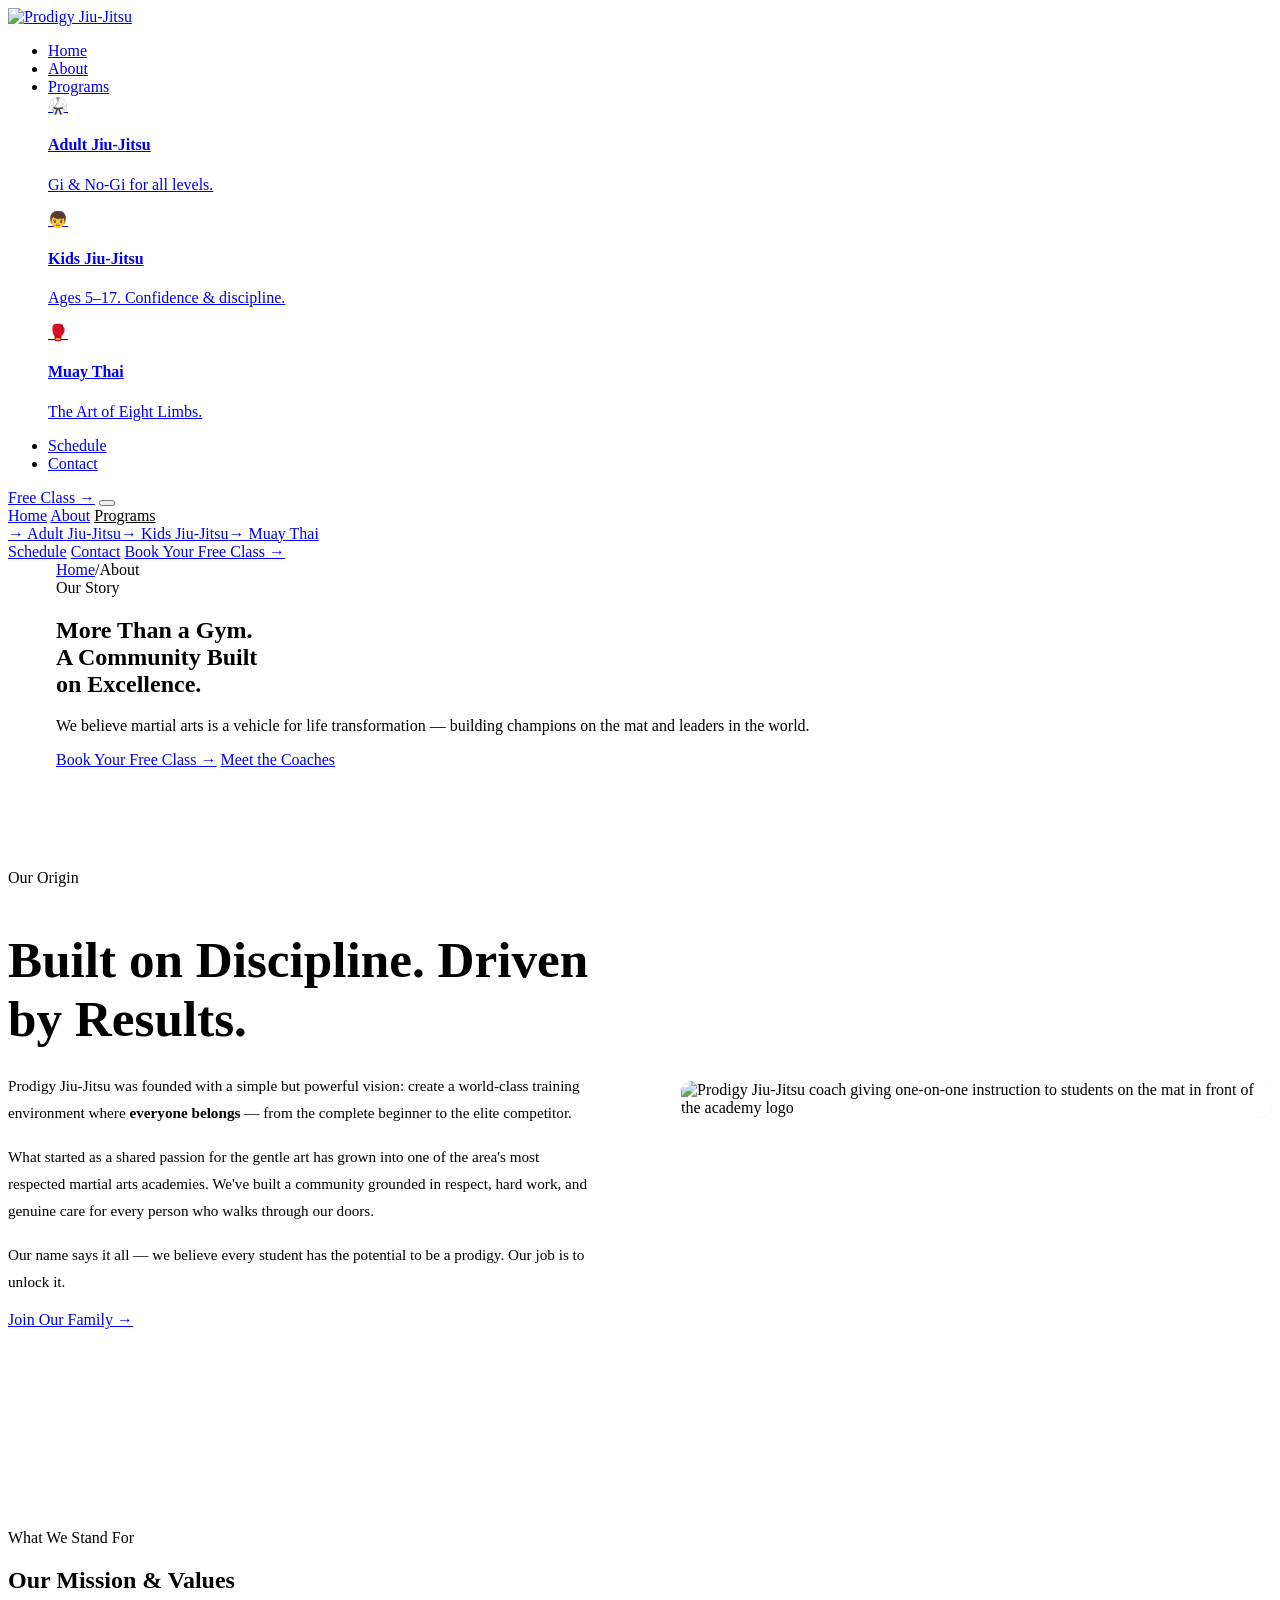
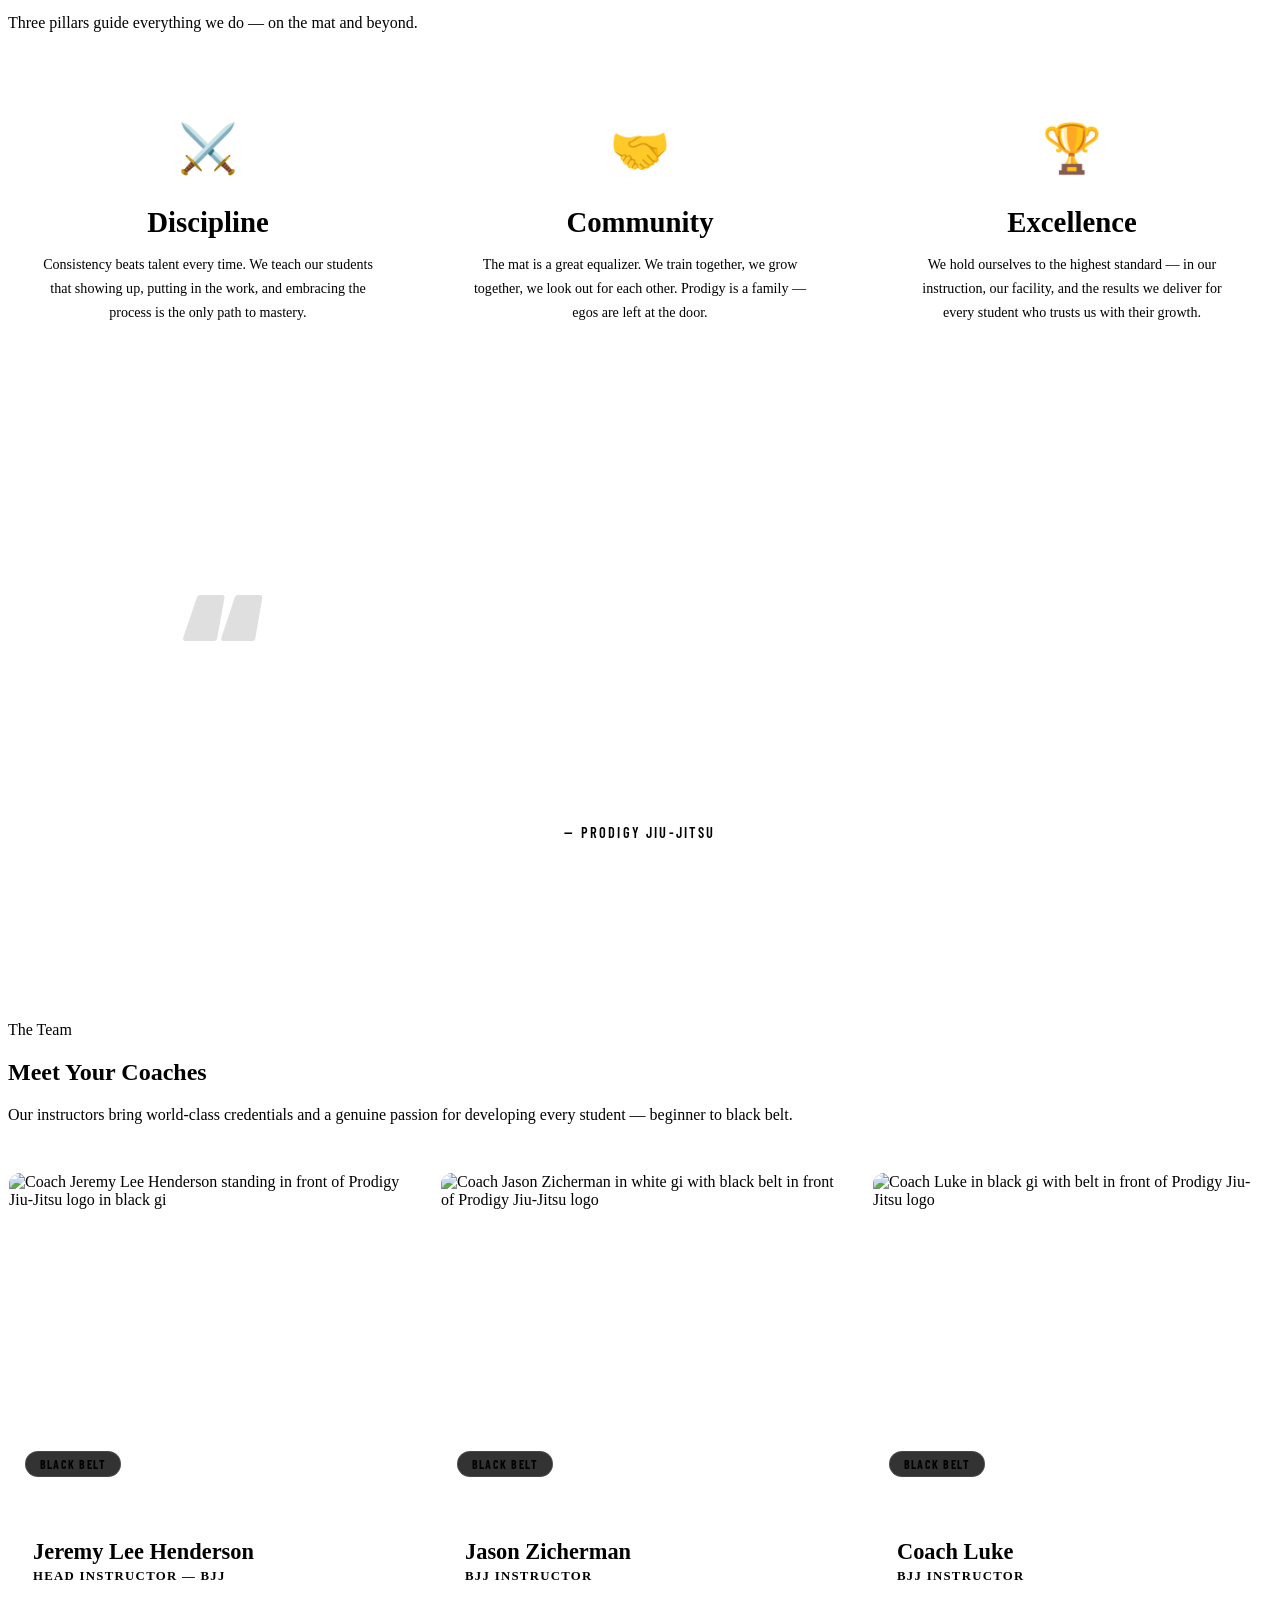
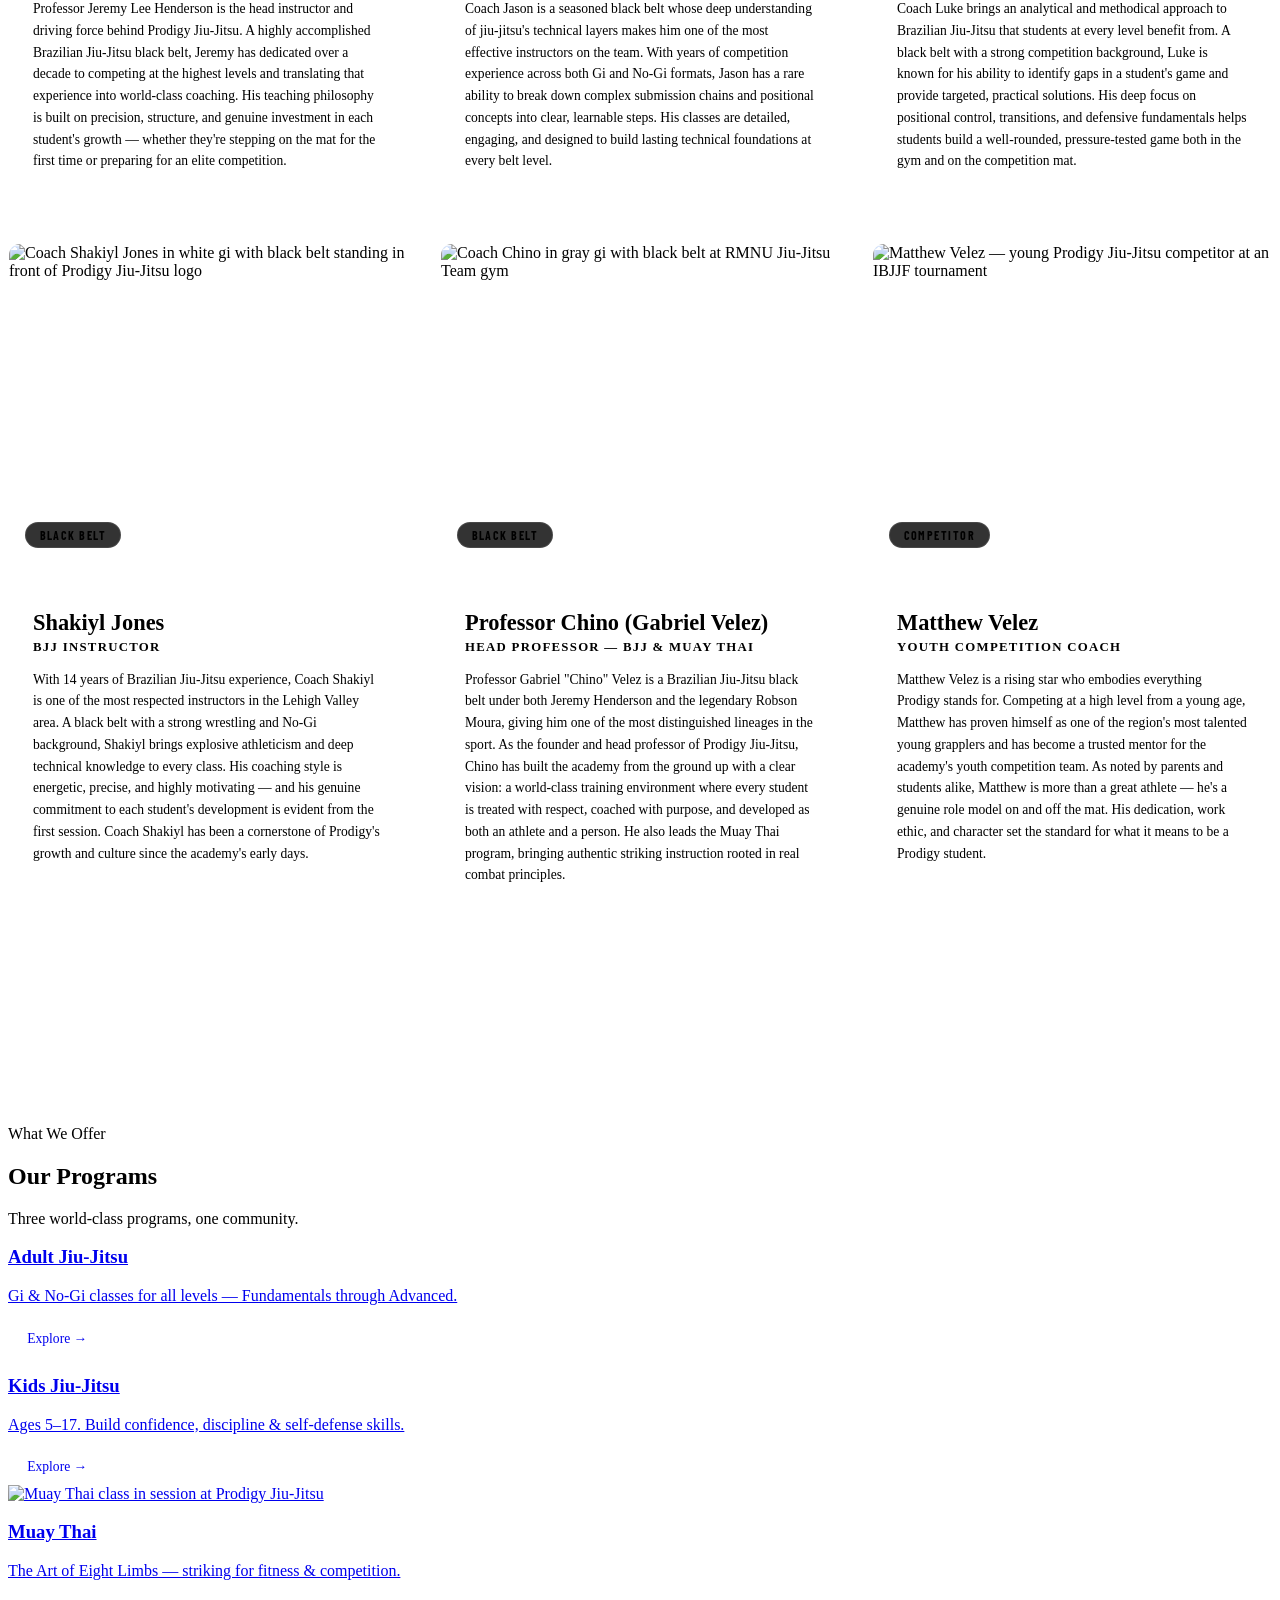
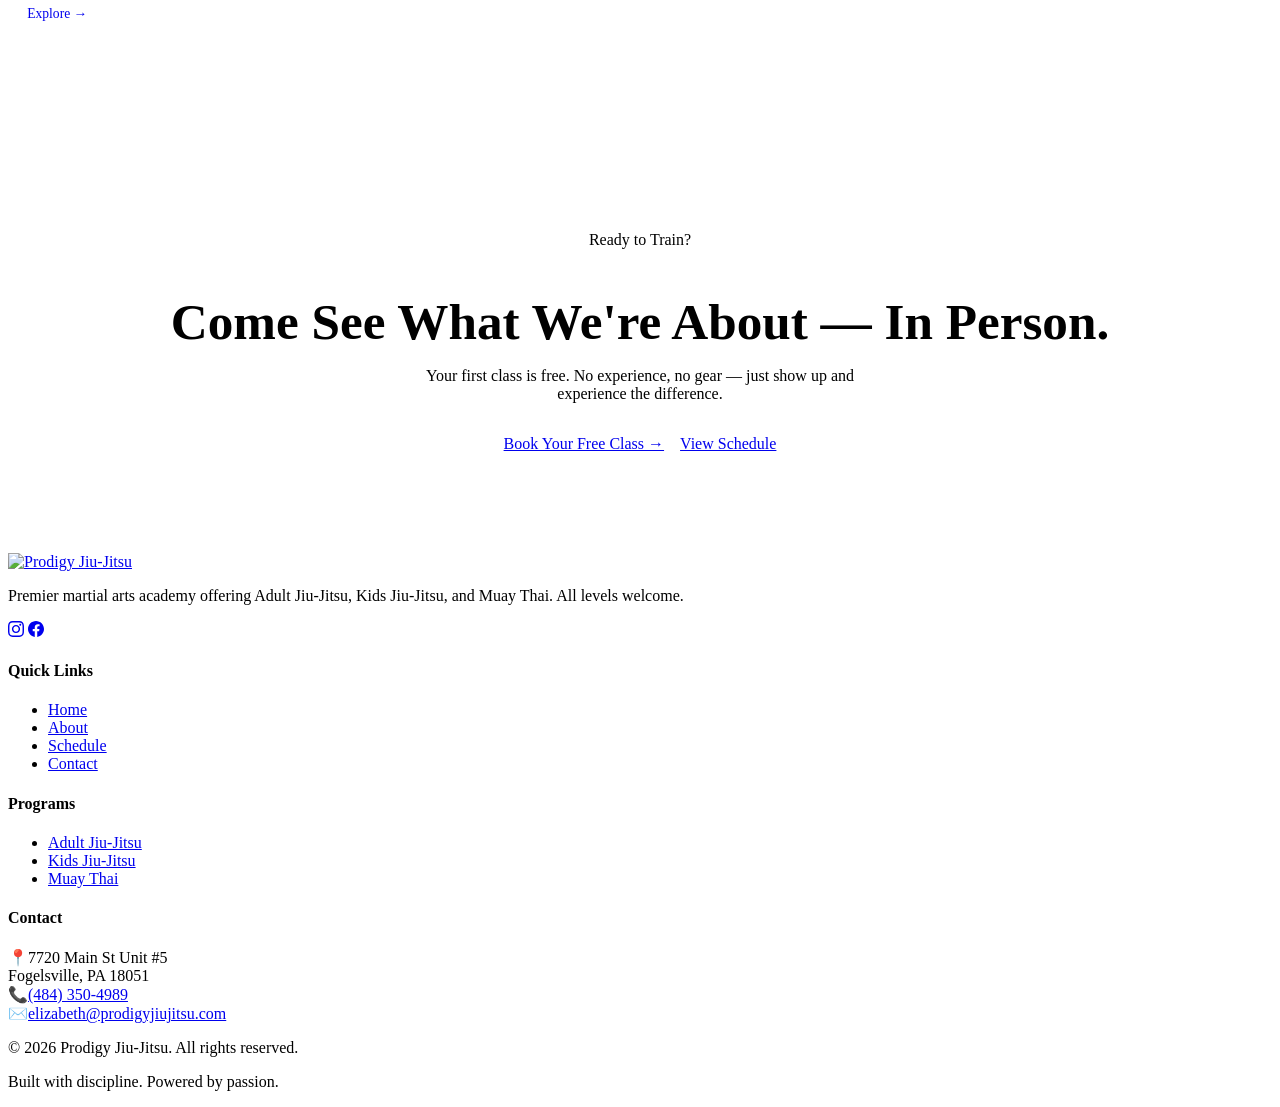
==== about.html @ 2defd238 "Add files via upload" ====
<!DOCTYPE html>
<html lang="en">
<head>
  <meta charset="UTF-8" />
  <meta name="viewport" content="width=device-width, initial-scale=1.0" />
  <title>About Prodigy Jiu-Jitsu | Our Story, Mission &amp; World-Class Coaches</title>
  <meta name="description" content="Learn about Prodigy Jiu-Jitsu's mission, history, and expert coaching staff. We develop champions on and off the mat through BJJ and Muay Thai." />
  <link rel="canonical" href="https://prodigyjiujitsu.com/about" />
  <meta property="og:title" content="About Prodigy Jiu-Jitsu | Our Story, Mission &amp; World-Class Coaches" />
  <meta property="og:description" content="Learn about Prodigy Jiu-Jitsu's mission, history, and expert coaching staff." />
  <meta property="og:image" content="https://prodigyjiujitsu.com/assets/images/about/bg.jpg" />
  <meta name="twitter:card" content="summary_large_image" />
  <script type="application/ld+json">
  {"@context":"https://schema.org","@type":"BreadcrumbList","itemListElement":[{"@type":"ListItem","position":1,"name":"Home","item":"https://prodigyjiujitsu.com/"},{"@type":"ListItem","position":2,"name":"About","item":"https://prodigyjiujitsu.com/about"}]}
  </script>
  <script type="application/ld+json">
  {"@context":"https://schema.org","@type":"LocalBusiness","name":"Prodigy Jiu-Jitsu","url":"https://prodigyjiujitsu.com","telephone":"+14843504989","address":{"@type":"PostalAddress","streetAddress":"7720 Main St Unit #5","addressLocality":"Fogelsville","addressRegion":"PA","postalCode":"18051","addressCountry":"US"},"sameAs":["https://www.instagram.com/prodigy_jiujitsupa","https://www.facebook.com/people/Prodigy-Jiu-Jitsu-Academy/100089949390350/"]}
  </script>
  <link rel="preconnect" href="https://fonts.googleapis.com" />
  <link rel="preconnect" href="https://fonts.gstatic.com" crossorigin />
  <link href="https://fonts.googleapis.com/css2?family=Barlow+Condensed:wght@400;600;700;800;900&family=Inter:wght@400;500;600&display=swap" rel="stylesheet" />
  <link rel="stylesheet" href="assets/css/main.css" />
  <style>
    /* ── HERO ── */
    .about-hero .page-hero-bg {
      background-image: url('assets/images/about/bg.jpg');
      background-position: center 40%;
    }
    .about-hero .page-hero-content { padding-left: 3rem; }
    @media (max-width: 768px) { .about-hero .page-hero-content { padding-left: 1rem; } }

    /* ── MUAY THAI EXPLORE CARD IMAGE FIX ── */
    .explore-card-img-cover {
      width: 100%; height: 100%;
      object-fit: cover;
      object-position: center;
      display: block;
    }

    /* ── STORY ── */
    #story { padding: 100px 0; background: var(--bg); }
    .story-grid { display: grid; grid-template-columns: 1fr 1fr; gap: 5rem; align-items: center; }
    .story-text h2 { font-size: clamp(2rem, 4vw, 3.2rem); margin-bottom: 1.5rem; }
    .story-text p { color: var(--text-muted); line-height: 1.8; margin-bottom: 1rem; font-size: 0.95rem; }
    .story-text p strong { color: var(--accent); }
    .story-img { position: relative; border-radius: 12px; overflow: hidden; }
    .story-img img { width: 100%; height: 460px; object-fit: cover; object-position: center; border-radius: 12px; border: 1px solid rgba(255,255,255,0.07); box-shadow: 0 24px 60px rgba(0,0,0,0.5); transition: transform 0.5s var(--ease); }
    .story-img:hover img { transform: scale(1.03); }

    /* ── MISSION ── */
    #mission { padding: 100px 0; background: var(--surface); clip-path: polygon(0 4vw, 100% 0, 100% calc(100% - 4vw), 0 100%); margin: -4vw 0; padding-top: calc(4vw + 100px); padding-bottom: calc(4vw + 100px); }
    .mission-grid { display: grid; grid-template-columns: repeat(3, 1fr); gap: 2rem; margin-top: 3rem; }
    .mission-card { text-align: center; padding: 2.5rem 2rem; background: var(--bg); border: 1px solid rgba(255,255,255,0.06); border-radius: 12px; transition: transform 0.3s var(--ease), border-color 0.3s; }
    .mission-card:hover { transform: translateY(-6px); border-color: rgba(192,57,43,0.3); }
    .mission-icon { font-size: 3rem; margin-bottom: 1.25rem; }
    .mission-card h3 { font-size: 1.8rem; margin-bottom: 0.75rem; }
    .mission-card p { font-size: 0.88rem; color: var(--text-muted); line-height: 1.7; }

    /* ── QUOTE ── */
    #quote-block { padding: 80px 0; background: var(--bg); text-align: center; overflow: hidden; }
    .big-quote { max-width: 820px; margin: 0 auto; position: relative; padding: 0 2rem; }
    .big-quote::before { content: '\201C'; font-family: 'Barlow Condensed', sans-serif; font-size: 12rem; font-weight: 900; color: var(--accent); opacity: 0.12; position: absolute; top: -3rem; left: -1rem; line-height: 1; pointer-events: none; }
    .big-quote blockquote { font-family: 'Barlow Condensed', sans-serif; font-size: clamp(1.6rem, 3.5vw, 2.8rem); font-weight: 700; letter-spacing: 0.02em; color: #fff; line-height: 1.3; text-transform: uppercase; position: relative; z-index: 1; }
    .big-quote cite { display: block; margin-top: 1.5rem; font-size: 0.9rem; color: var(--accent); font-style: normal; letter-spacing: 0.15em; text-transform: uppercase; font-family: 'Barlow Condensed', sans-serif; font-weight: 600; }

    /* ── COACHES ── */
    #coaches { padding: 100px 0; background: var(--surface); }
    .coaches-grid { display: grid; grid-template-columns: repeat(3, 1fr); gap: 2rem; margin-top: 3rem; }
    .coach-card {
      background: var(--bg);
      border: 1px solid rgba(255,255,255,0.06);
      border-radius: 12px;
      overflow: hidden;
      transition: transform 0.4s var(--ease), box-shadow 0.4s var(--ease), border-color 0.4s;
      position: relative;
    }
    .coach-card:hover {
      transform: translateY(-10px);
      border-color: rgba(192,57,43,0.5);
      box-shadow:
        -12px 0 40px rgba(192,57,43,0.25),
         12px 0 40px rgba(192,57,43,0.25),
         0 30px 60px rgba(0,0,0,0.6);
    }
    .coach-photo { height: 320px; overflow: hidden; position: relative; }
    .coach-photo img {
      width: 100%; height: 100%;
      object-fit: cover; object-position: center top;
      transition: transform 0.5s var(--ease);
    }
    .coach-card:hover .coach-photo img {
      transform: scale(1.07);
    }
    /* Glow overlay on photo */
    .coach-photo::after {
      content: '';
      position: absolute; inset: 0;
      background: linear-gradient(135deg, rgba(192,57,43,0.18) 0%, transparent 50%, rgba(192,57,43,0.18) 100%);
      opacity: 0;
      transition: opacity 0.4s var(--ease);
      pointer-events: none;
    }
    .coach-card:hover .coach-photo::after { opacity: 1; }
    .coach-belt { position: absolute; bottom: 1rem; left: 1rem; background: rgba(0,0,0,0.8); backdrop-filter: blur(8px); border: 1px solid rgba(255,255,255,0.1); border-radius: 100px; padding: 0.3rem 0.85rem; font-family: 'Barlow Condensed', sans-serif; font-size: 0.75rem; font-weight: 700; letter-spacing: 0.12em; text-transform: uppercase; color: var(--accent); z-index: 2; }
    .coach-body { padding: 1.5rem; }
    .coach-body h3 { font-size: 1.4rem; margin-bottom: 0.25rem; }
    .coach-title { font-size: 0.8rem; color: var(--accent); letter-spacing: 0.1em; text-transform: uppercase; font-weight: 600; margin-bottom: 0.75rem; }
    .coach-body p { font-size: 0.85rem; color: var(--text-muted); line-height: 1.6; }

    /* ── CTA ── */
    #about-cta { padding: 100px 0; background: var(--bg); text-align: center; }
    #about-cta h2 { font-size: clamp(2.2rem, 4vw, 3.5rem); margin-bottom: 1rem; }
    #about-cta p { color: var(--text-muted); max-width: 480px; margin: 0 auto 2rem; }
    .cta-btns { display: flex; gap: 1rem; justify-content: center; flex-wrap: wrap; }

    /* ── RESPONSIVE ── */
    @media (max-width: 768px) {
      .story-grid { grid-template-columns: 1fr; gap: 2.5rem; }
      .mission-grid { grid-template-columns: 1fr; }
      .coaches-grid { grid-template-columns: 1fr 1fr; }
    }
    @media (max-width: 540px) {
      .coaches-grid { grid-template-columns: 1fr; }
    }
  </style>
</head>
<body>

<!-- NAV -->
<header>
  <nav id="nav" aria-label="Main navigation">
    <div class="container nav-inner">
      <a href="index.html" class="nav-logo" aria-label="Prodigy Jiu-Jitsu home">
        <img src="assets/images/logo.png" alt="Prodigy Jiu-Jitsu" />
      </a>
      <ul class="nav-links">
        <li><a href="index.html">Home</a></li>
        <li><a href="about.html" class="active">About</a></li>
        <li class="nav-dropdown">
          <a href="#">Programs</a>
          <div class="dropdown-menu">
            <a href="adult-jiu-jitsu.html" class="dropdown-card"><div class="dropdown-icon">🥋</div><h4>Adult Jiu-Jitsu</h4><p>Gi &amp; No-Gi for all levels.</p></a>
            <a href="kids-jiu-jitsu.html" class="dropdown-card"><div class="dropdown-icon">👦</div><h4>Kids Jiu-Jitsu</h4><p>Ages 5–17. Confidence &amp; discipline.</p></a>
            <a href="muay-thai.html" class="dropdown-card"><div class="dropdown-icon">🥊</div><h4>Muay Thai</h4><p>The Art of Eight Limbs.</p></a>
          </div>
        </li>
        <li><a href="schedule.html">Schedule</a></li>
        <li><a href="contact.html">Contact</a></li>
      </ul>
      <a href="contact.html" class="btn btn-primary nav-cta">Free Class →</a>
      <button class="hamburger" id="hamburger" aria-label="Open menu" aria-expanded="false"><span></span><span></span><span></span></button>
    </div>
  </nav>
  <nav id="mobile-menu" class="mobile-menu" aria-hidden="true">
    <a href="index.html">Home</a>
    <a href="about.html">About</a>
    <a href="#" style="pointer-events:none;color:var(--text-muted)">Programs</a>
    <div class="mobile-submenu"><a href="adult-jiu-jitsu.html">→ Adult Jiu-Jitsu</a><a href="kids-jiu-jitsu.html">→ Kids Jiu-Jitsu</a><a href="muay-thai.html">→ Muay Thai</a></div>
    <a href="schedule.html">Schedule</a>
    <a href="contact.html">Contact</a>
    <a href="contact.html" class="btn btn-primary">Book Your Free Class →</a>
  </nav>
</header>

<main>

  <!-- HERO -->
  <section class="page-hero about-hero" aria-label="About hero">
    <div class="page-hero-bg"></div>
    <div class="page-hero-overlay"></div>
    <div class="container page-hero-content">
      <nav class="breadcrumb" aria-label="Breadcrumb"><a href="index.html">Home</a><span>/</span><span>About</span></nav>
      <span class="section-label">Our Story</span>
      <h1>More Than a Gym.<br>A Community Built<br>on <em style="color:var(--accent);font-style:normal">Excellence.</em></h1>
      <p class="hero-sub">We believe martial arts is a vehicle for life transformation — building champions on the mat and leaders in the world.</p>
      <div class="hero-ctas">
        <a href="contact.html" class="btn btn-primary">Book Your Free Class →</a>
        <a href="#coaches" class="btn btn-secondary">Meet the Coaches</a>
      </div>
    </div>
  </section>

  <!-- STORY -->
  <section id="story" aria-labelledby="story-title">
    <div class="container">
      <div class="story-grid">
        <div class="story-text reveal">
          <span class="section-label">Our Origin</span>
          <h2 id="story-title">Built on Discipline. Driven by Results.</h2>
          <p>Prodigy Jiu-Jitsu was founded with a simple but powerful vision: create a world-class training environment where <strong>everyone belongs</strong> — from the complete beginner to the elite competitor.</p>
          <p>What started as a shared passion for the gentle art has grown into one of the area's most respected martial arts academies. We've built a community grounded in respect, hard work, and genuine care for every person who walks through our doors.</p>
          <p>Our name says it all — we believe every student has the potential to be a prodigy. Our job is to unlock it.</p>
          <a href="contact.html" class="btn btn-primary" style="margin-top:1.5rem">Join Our Family →</a>
        </div>
        <div class="story-img reveal" style="transition-delay:200ms">
          <img src="assets/images/homepage/combat.jpg" alt="Prodigy Jiu-Jitsu coach giving one-on-one instruction to students on the mat in front of the academy logo" loading="lazy" />
        </div>
      </div>
    </div>
  </section>

  <!-- MISSION & VALUES -->
  <section id="mission" aria-labelledby="mission-title">
    <div class="container">
      <div class="section-header reveal">
        <span class="section-label">What We Stand For</span>
        <h2 id="mission-title">Our Mission &amp; Values</h2>
        <p>Three pillars guide everything we do — on the mat and beyond.</p>
      </div>
      <div class="mission-grid">
        <div class="mission-card reveal" style="transition-delay:0ms">
          <div class="mission-icon">⚔️</div>
          <h3>Discipline</h3>
          <p>Consistency beats talent every time. We teach our students that showing up, putting in the work, and embracing the process is the only path to mastery.</p>
        </div>
        <div class="mission-card reveal" style="transition-delay:150ms">
          <div class="mission-icon">🤝</div>
          <h3>Community</h3>
          <p>The mat is a great equalizer. We train together, we grow together, we look out for each other. Prodigy is a family — egos are left at the door.</p>
        </div>
        <div class="mission-card reveal" style="transition-delay:300ms">
          <div class="mission-icon">🏆</div>
          <h3>Excellence</h3>
          <p>We hold ourselves to the highest standard — in our instruction, our facility, and the results we deliver for every student who trusts us with their growth.</p>
        </div>
      </div>
    </div>
  </section>

  <!-- PULLOUT QUOTE -->
  <section id="quote-block" aria-label="Academy quote">
    <div class="container">
      <div class="big-quote reveal">
        <blockquote>The mat doesn't lie. It reveals who you are — and who you're capable of becoming.</blockquote>
        <cite>— Prodigy Jiu-Jitsu</cite>
      </div>
    </div>
  </section>

  <!-- MEET THE COACHES -->
  <section id="coaches" aria-labelledby="coaches-title">
    <div class="container">
      <div class="section-header reveal">
        <span class="section-label">The Team</span>
        <h2 id="coaches-title">Meet Your Coaches</h2>
        <p>Our instructors bring world-class credentials and a genuine passion for developing every student — beginner to black belt.</p>
      </div>
      <div class="coaches-grid">

        <article class="coach-card reveal" style="transition-delay:0ms">
          <div class="coach-photo">
            <img src="assets/images/about/coach-jeremy.jpg" alt="Coach Jeremy Lee Henderson standing in front of Prodigy Jiu-Jitsu logo in black gi" loading="lazy" style="object-position: 25% center;" />
            <span class="coach-belt">Black Belt</span>
          </div>
          <div class="coach-body">
            <h3>Jeremy Lee Henderson</h3>
            <div class="coach-title">Head Instructor — BJJ</div>
            <p>Professor Jeremy Lee Henderson is the head instructor and driving force behind Prodigy Jiu-Jitsu. A highly accomplished Brazilian Jiu-Jitsu black belt, Jeremy has dedicated over a decade to competing at the highest levels and translating that experience into world-class coaching. His teaching philosophy is built on precision, structure, and genuine investment in each student's growth — whether they're stepping on the mat for the first time or preparing for an elite competition.</p>
          </div>
        </article>

        <article class="coach-card reveal" style="transition-delay:100ms">
          <div class="coach-photo">
            <img src="assets/images/about/coach-jason.webp" alt="Coach Jason Zicherman in white gi with black belt in front of Prodigy Jiu-Jitsu logo" loading="lazy" style="object-position: 80% top;" />
            <span class="coach-belt">Black Belt</span>
          </div>
          <div class="coach-body">
            <h3>Jason Zicherman</h3>
            <div class="coach-title">BJJ Instructor</div>
            <p>Coach Jason is a seasoned black belt whose deep understanding of jiu-jitsu's technical layers makes him one of the most effective instructors on the team. With years of competition experience across both Gi and No-Gi formats, Jason has a rare ability to break down complex submission chains and positional concepts into clear, learnable steps. His classes are detailed, engaging, and designed to build lasting technical foundations at every belt level.</p>
          </div>
        </article>

        <article class="coach-card reveal" style="transition-delay:200ms">
          <div class="coach-photo">
            <img src="assets/images/about/coach-luke.webp" alt="Coach Luke in black gi with belt in front of Prodigy Jiu-Jitsu logo" loading="lazy" />
            <span class="coach-belt">Black Belt</span>
          </div>
          <div class="coach-body">
            <h3>Coach Luke</h3>
            <div class="coach-title">BJJ Instructor</div>
            <p>Coach Luke brings an analytical and methodical approach to Brazilian Jiu-Jitsu that students at every level benefit from. A black belt with a strong competition background, Luke is known for his ability to identify gaps in a student's game and provide targeted, practical solutions. His deep focus on positional control, transitions, and defensive fundamentals helps students build a well-rounded, pressure-tested game both in the gym and on the competition mat.</p>
          </div>
        </article>

        <article class="coach-card reveal" style="transition-delay:100ms">
          <div class="coach-photo">
            <img src="assets/images/about/coach-shakiyl.jpg" alt="Coach Shakiyl Jones in white gi with black belt standing in front of Prodigy Jiu-Jitsu logo" loading="lazy" style="object-position: 85% top;" />
            <span class="coach-belt">Black Belt</span>
          </div>
          <div class="coach-body">
            <h3>Shakiyl Jones</h3>
            <div class="coach-title">BJJ Instructor</div>
            <p>With 14 years of Brazilian Jiu-Jitsu experience, Coach Shakiyl is one of the most respected instructors in the Lehigh Valley area. A black belt with a strong wrestling and No-Gi background, Shakiyl brings explosive athleticism and deep technical knowledge to every class. His coaching style is energetic, precise, and highly motivating — and his genuine commitment to each student's development is evident from the first session. Coach Shakiyl has been a cornerstone of Prodigy's growth and culture since the academy's early days.</p>
          </div>
        </article>

        <article class="coach-card reveal" style="transition-delay:200ms">
          <div class="coach-photo">
            <img src="assets/images/about/coach-chino.webp" alt="Coach Chino in gray gi with black belt at RMNU Jiu-Jitsu Team gym" loading="lazy" />
            <span class="coach-belt">Black Belt</span>
          </div>
          <div class="coach-body">
            <h3>Professor Chino (Gabriel Velez)</h3>
            <div class="coach-title">Head Professor — BJJ &amp; Muay Thai</div>
            <p>Professor Gabriel "Chino" Velez is a Brazilian Jiu-Jitsu black belt under both Jeremy Henderson and the legendary Robson Moura, giving him one of the most distinguished lineages in the sport. As the founder and head professor of Prodigy Jiu-Jitsu, Chino has built the academy from the ground up with a clear vision: a world-class training environment where every student is treated with respect, coached with purpose, and developed as both an athlete and a person. He also leads the Muay Thai program, bringing authentic striking instruction rooted in real combat principles.</p>
          </div>
        </article>

        <article class="coach-card reveal" style="transition-delay:300ms">
          <div class="coach-photo">
            <img src="assets/images/about/coach-mathew.webp" alt="Matthew Velez — young Prodigy Jiu-Jitsu competitor at an IBJJF tournament" loading="lazy" style="object-position: center 20%;" />
            <span class="coach-belt">Competitor</span>
          </div>
          <div class="coach-body">
            <h3>Matthew Velez</h3>
            <div class="coach-title">Youth Competition Coach</div>
            <p>Matthew Velez is a rising star who embodies everything Prodigy stands for. Competing at a high level from a young age, Matthew has proven himself as one of the region's most talented young grapplers and has become a trusted mentor for the academy's youth competition team. As noted by parents and students alike, Matthew is more than a great athlete — he's a genuine role model on and off the mat. His dedication, work ethic, and character set the standard for what it means to be a Prodigy student.</p>
          </div>
        </article>

      </div>
    </div>
  </section>

  <!-- PROGRAMS OVERVIEW -->
  <section id="programs-overview" style="padding:100px 0;background:var(--bg)" aria-labelledby="prog-overview-title">
    <div class="container">
      <div class="section-header reveal">
        <span class="section-label">What We Offer</span>
        <h2 id="prog-overview-title">Our Programs</h2>
        <p>Three world-class programs, one community.</p>
      </div>
      <div class="explore-cards">
        <a href="adult-jiu-jitsu.html" class="explore-card reveal">
          <div class="explore-card-img" style="background-image:url('assets/images/adult-jiu-jitsu/gi-class-2.jpg')"></div>
          <div class="explore-card-body"><h3>Adult Jiu-Jitsu</h3><p>Gi &amp; No-Gi classes for all levels — Fundamentals through Advanced.</p><span class="btn btn-primary" style="display:inline-flex;font-size:0.85rem;padding:0.6rem 1.2rem">Explore →</span></div>
        </a>
        <a href="kids-jiu-jitsu.html" class="explore-card reveal" style="transition-delay:150ms">
          <div class="explore-card-img" style="background-image:url('assets/images/kids-jiu-jitsu/combat.jpg')"></div>
          <div class="explore-card-body"><h3>Kids Jiu-Jitsu</h3><p>Ages 5–17. Build confidence, discipline &amp; self-defense skills.</p><span class="btn btn-primary" style="display:inline-flex;font-size:0.85rem;padding:0.6rem 1.2rem">Explore →</span></div>
        </a>
        <a href="muay-thai.html" class="explore-card reveal" style="transition-delay:300ms">
          <div class="explore-card-img">
            <img src="assets/images/muay-thai/class-scene.jpg" alt="Muay Thai class in session at Prodigy Jiu-Jitsu" class="explore-card-img-cover" style="object-position: center 15%;" />
          </div>
          <div class="explore-card-body"><h3>Muay Thai</h3><p>The Art of Eight Limbs — striking for fitness &amp; competition.</p><span class="btn btn-primary" style="display:inline-flex;font-size:0.85rem;padding:0.6rem 1.2rem">Explore →</span></div>
        </a>
      </div>
    </div>
  </section>

  <!-- CTA -->
  <section id="about-cta" aria-label="Call to action">
    <div class="container">
      <div class="reveal">
        <span class="section-label">Ready to Train?</span>
        <h2>Come See What We're About — In Person.</h2>
        <p>Your first class is free. No experience, no gear — just show up and experience the difference.</p>
        <div class="cta-btns">
          <a href="contact.html" class="btn btn-primary">Book Your Free Class →</a>
          <a href="schedule.html" class="btn btn-secondary">View Schedule</a>
        </div>
      </div>
    </div>
  </section>

</main>

<!-- FOOTER -->
<footer>
  <div class="container">
    <div class="footer-grid">
      <div class="footer-brand">
        <a href="index.html" class="nav-logo" aria-label="Prodigy Jiu-Jitsu">
          <img src="assets/images/logo.png" alt="Prodigy Jiu-Jitsu" style="height:44px;width:auto;" />
        </a>
        <p>Premier martial arts academy offering Adult Jiu-Jitsu, Kids Jiu-Jitsu, and Muay Thai. All levels welcome.</p>
        <div class="footer-socials">
          <a href="https://www.instagram.com/prodigy_jiujitsupa" class="social-icon" aria-label="Instagram" target="_blank" rel="noopener noreferrer"><svg width="16" height="16" viewBox="0 0 24 24" fill="currentColor"><path d="M12 2.163c3.204 0 3.584.012 4.85.07 3.252.148 4.771 1.691 4.919 4.919.058 1.265.069 1.645.069 4.849 0 3.205-.012 3.584-.069 4.849-.149 3.225-1.664 4.771-4.919 4.919-1.266.058-1.644.07-4.85.07-3.204 0-3.584-.012-4.849-.07-3.26-.149-4.771-1.699-4.919-4.92-.058-1.265-.07-1.644-.07-4.849 0-3.204.013-3.583.07-4.849.149-3.227 1.664-4.771 4.919-4.919 1.266-.057 1.645-.069 4.849-.069zm0-2.163c-3.259 0-3.667.014-4.947.072-4.358.2-6.78 2.618-6.98 6.98-.059 1.281-.073 1.689-.073 4.948 0 3.259.014 3.668.072 4.948.2 4.358 2.618 6.78 6.98 6.98 1.281.058 1.689.072 4.948.072 3.259 0 3.668-.014 4.948-.072 4.354-.2 6.782-2.618 6.979-6.98.059-1.28.073-1.689.073-4.948 0-3.259-.014-3.667-.072-4.947-.196-4.354-2.617-6.78-6.979-6.98-1.281-.059-1.69-.073-4.949-.073zm0 5.838c-3.403 0-6.162 2.759-6.162 6.162s2.759 6.163 6.162 6.163 6.162-2.759 6.162-6.163c0-3.403-2.759-6.162-6.162-6.162zm0 10.162c-2.209 0-4-1.79-4-4 0-2.209 1.791-4 4-4s4 1.791 4 4c0 2.21-1.791 4-4 4zm6.406-11.845c-.796 0-1.441.645-1.441 1.44s.645 1.44 1.441 1.44c.795 0 1.439-.645 1.439-1.44s-.644-1.44-1.439-1.44z"/></svg></a>
          <a href="https://www.facebook.com/people/Prodigy-Jiu-Jitsu-Academy/100089949390350/" class="social-icon" aria-label="Facebook" target="_blank" rel="noopener noreferrer"><svg width="16" height="16" viewBox="0 0 24 24" fill="currentColor"><path d="M24 12.073c0-6.627-5.373-12-12-12s-12 5.373-12 12c0 5.99 4.388 10.954 10.125 11.854v-8.385H7.078v-3.47h3.047V9.43c0-3.007 1.792-4.669 4.533-4.669 1.312 0 2.686.235 2.686.235v2.953H15.83c-1.491 0-1.956.925-1.956 1.874v2.25h3.328l-.532 3.47h-2.796v8.385C19.612 23.027 24 18.062 24 12.073z"/></svg></a>
        </div>
      </div>
      <nav class="footer-col"><h4>Quick Links</h4><ul><li><a href="index.html">Home</a></li><li><a href="about.html">About</a></li><li><a href="schedule.html">Schedule</a></li><li><a href="contact.html">Contact</a></li></ul></nav>
      <nav class="footer-col"><h4>Programs</h4><ul><li><a href="adult-jiu-jitsu.html">Adult Jiu-Jitsu</a></li><li><a href="kids-jiu-jitsu.html">Kids Jiu-Jitsu</a></li><li><a href="muay-thai.html">Muay Thai</a></li></ul></nav>
      <address class="footer-col" style="font-style:normal"><h4>Contact</h4><div class="footer-contact-item"><span>📍</span><span>7720 Main St Unit #5<br>Fogelsville, PA 18051</span></div><div class="footer-contact-item"><span>📞</span><a href="tel:+14843504989">(484) 350-4989</a></div><div class="footer-contact-item"><span>✉️</span><a href="mailto:elizabeth@prodigyjiujitsu.com">elizabeth@prodigyjiujitsu.com</a></div></address>
    </div>
    <div class="footer-bottom"><p>&copy; 2026 Prodigy Jiu-Jitsu. All rights reserved.</p><p>Built with discipline. Powered by passion.</p></div>
  </div>
</footer>

<script>
const nav = document.getElementById('nav');
window.addEventListener('scroll', () => nav.classList.toggle('scrolled', window.scrollY > 60), { passive: true });
const hamburger = document.getElementById('hamburger');
const mobileMenu = document.getElementById('mobile-menu');
hamburger.addEventListener('click', () => { const o = hamburger.classList.toggle('open'); mobileMenu.classList.toggle('open', o); hamburger.setAttribute('aria-expanded', o); mobileMenu.setAttribute('aria-hidden', !o); document.body.style.overflow = o ? 'hidden' : ''; });
const revealObserver = new IntersectionObserver(entries => entries.forEach(e => { if (e.isIntersecting) { e.target.classList.add('visible'); revealObserver.unobserve(e.target); } }), { threshold: 0.12, rootMargin: '0px 0px -40px 0px' });
document.querySelectorAll('.reveal').forEach(el => revealObserver.observe(el));
document.querySelectorAll('.faq-question').forEach(btn => btn.addEventListener('click', () => { const item = btn.closest('.faq-item'); const isOpen = item.classList.contains('open'); document.querySelectorAll('.faq-item.open').forEach(i => i.classList.remove('open')); if (!isOpen) item.classList.add('open'); }));
</script>
<script src="assets/js/free-class-modal.js"></script>
</body>
</html>
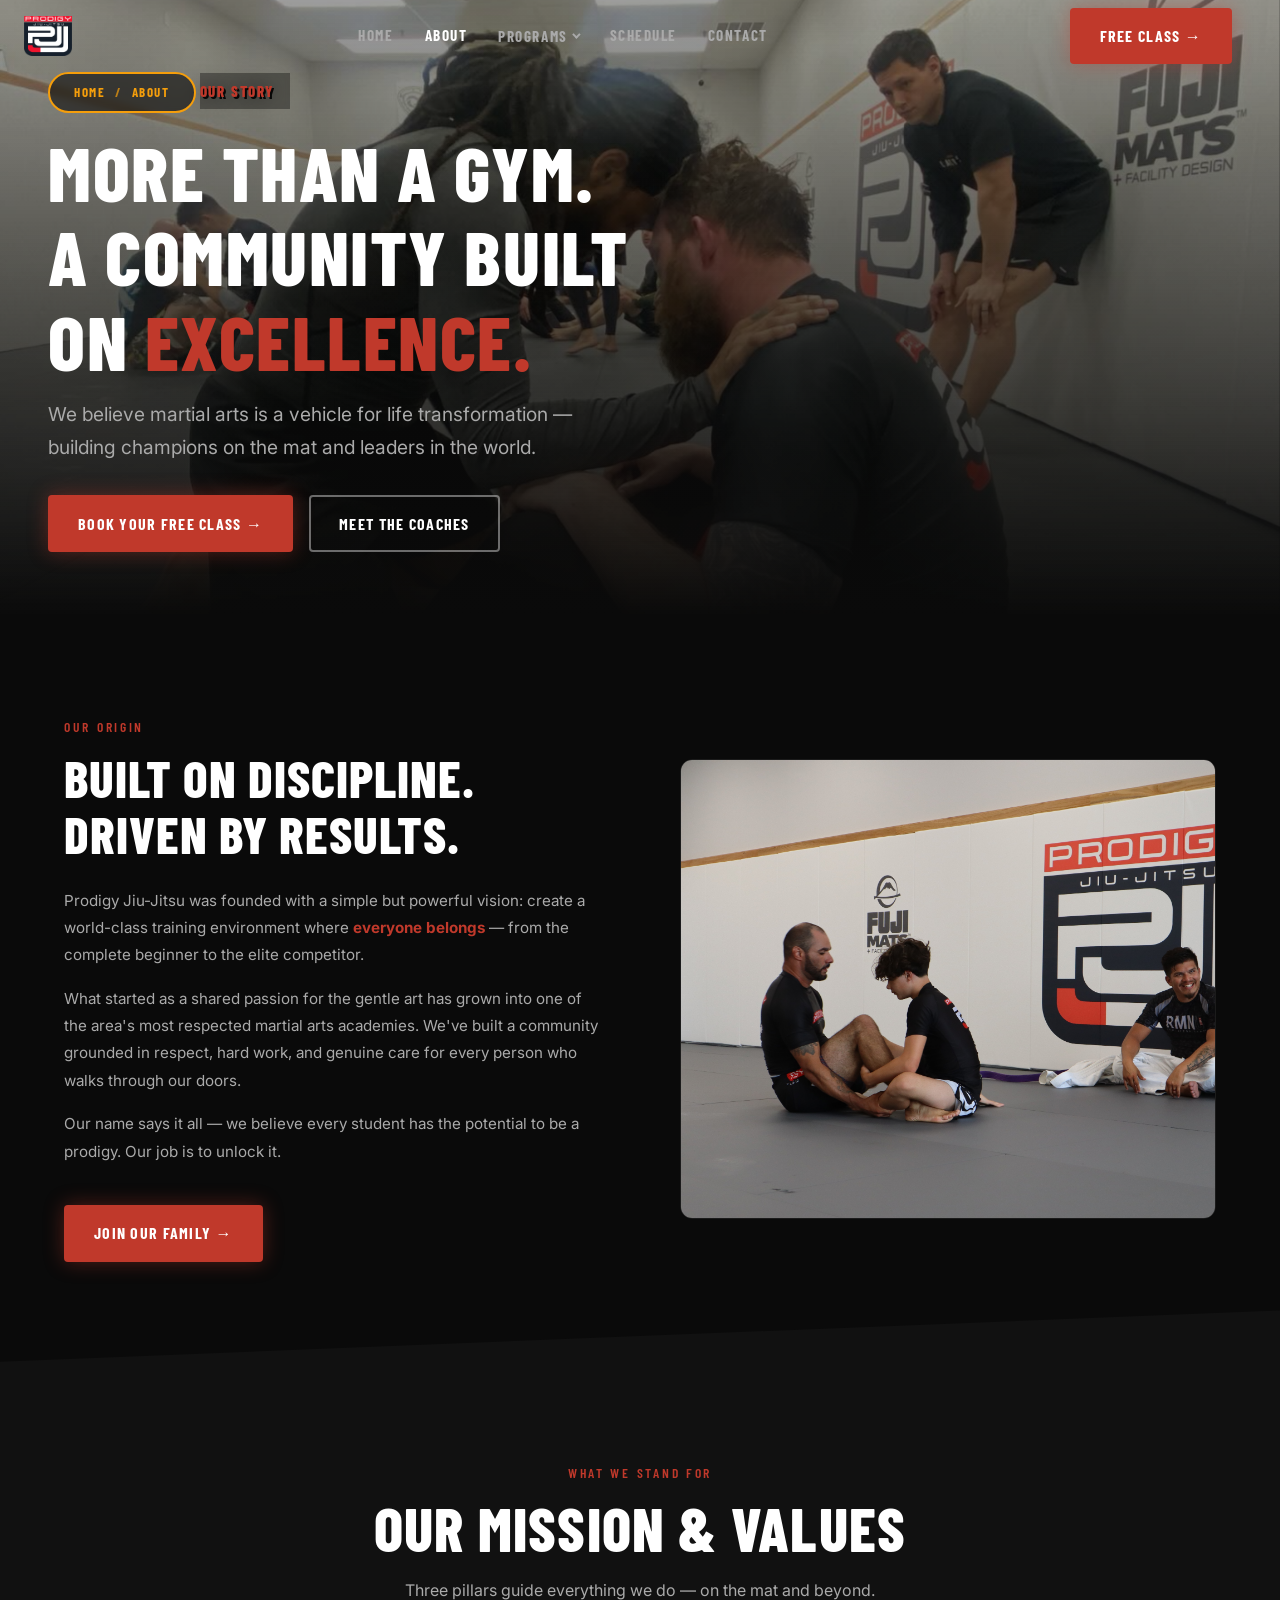
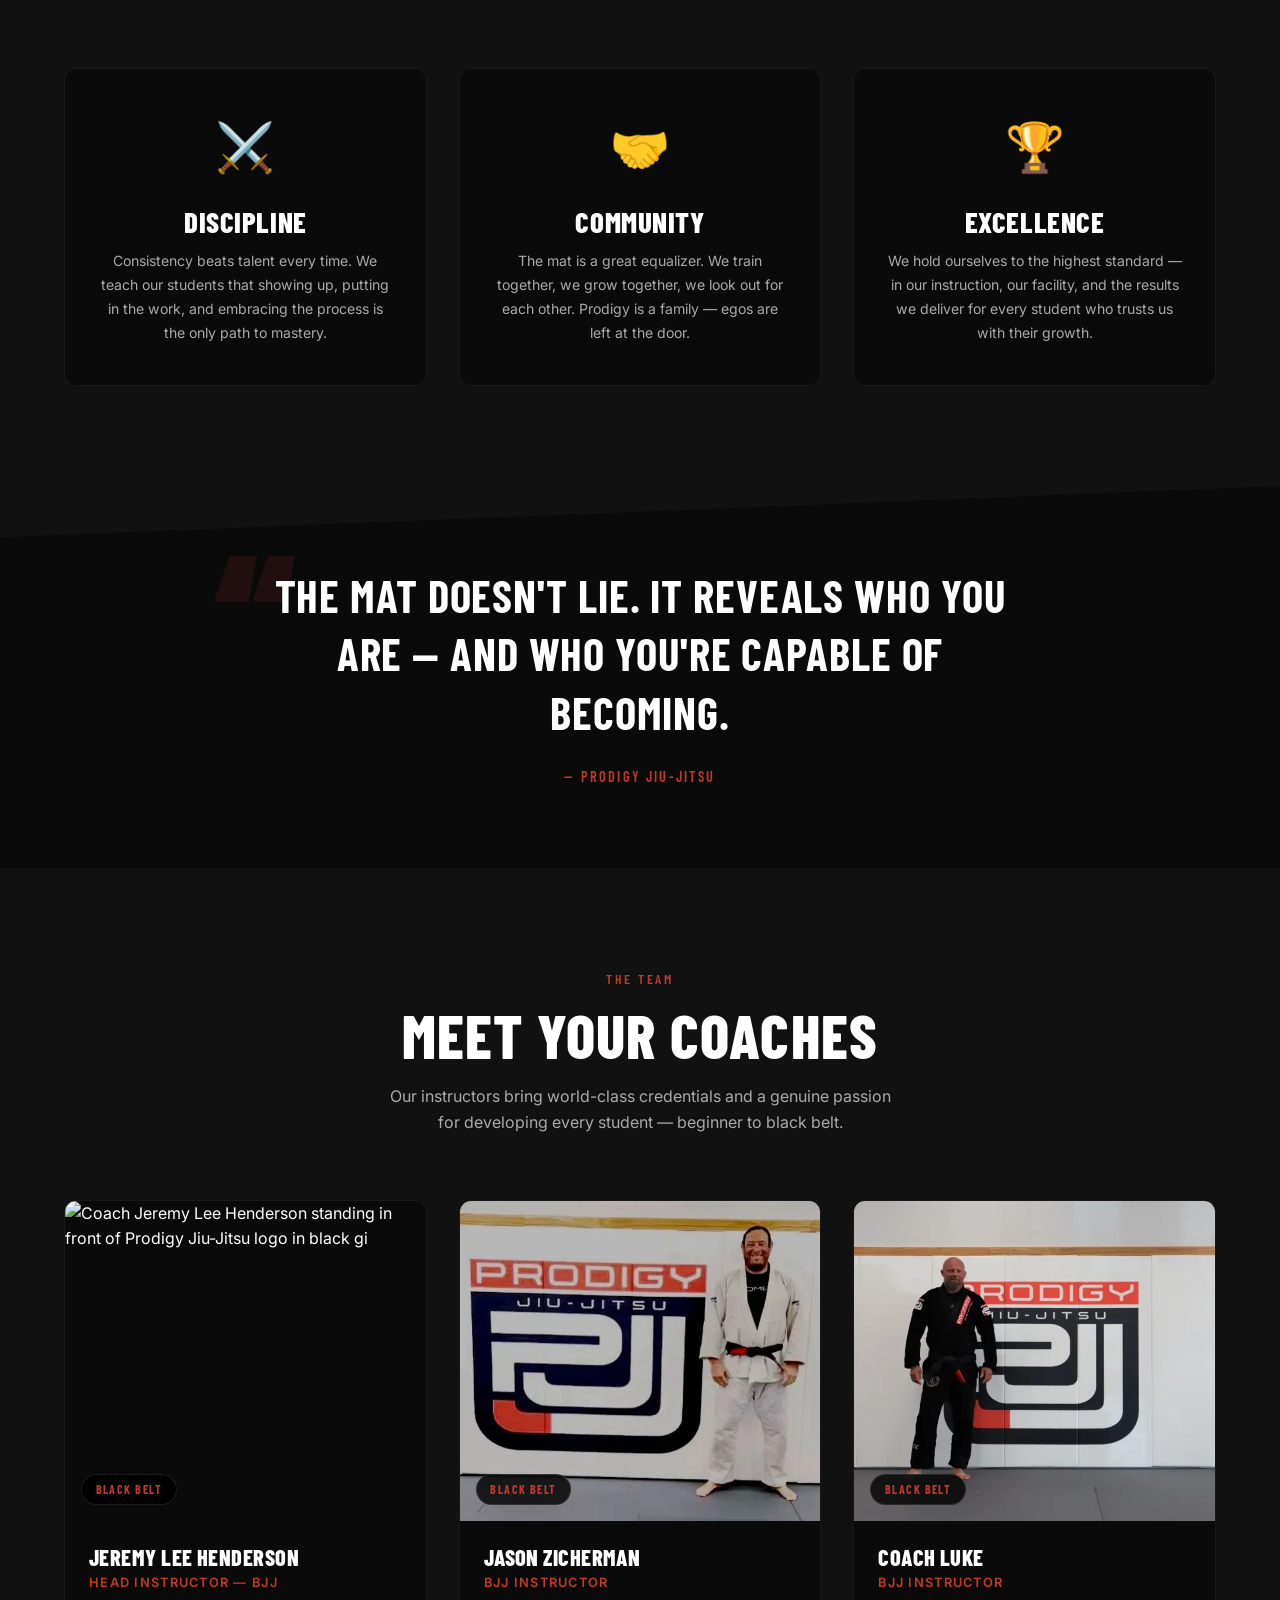
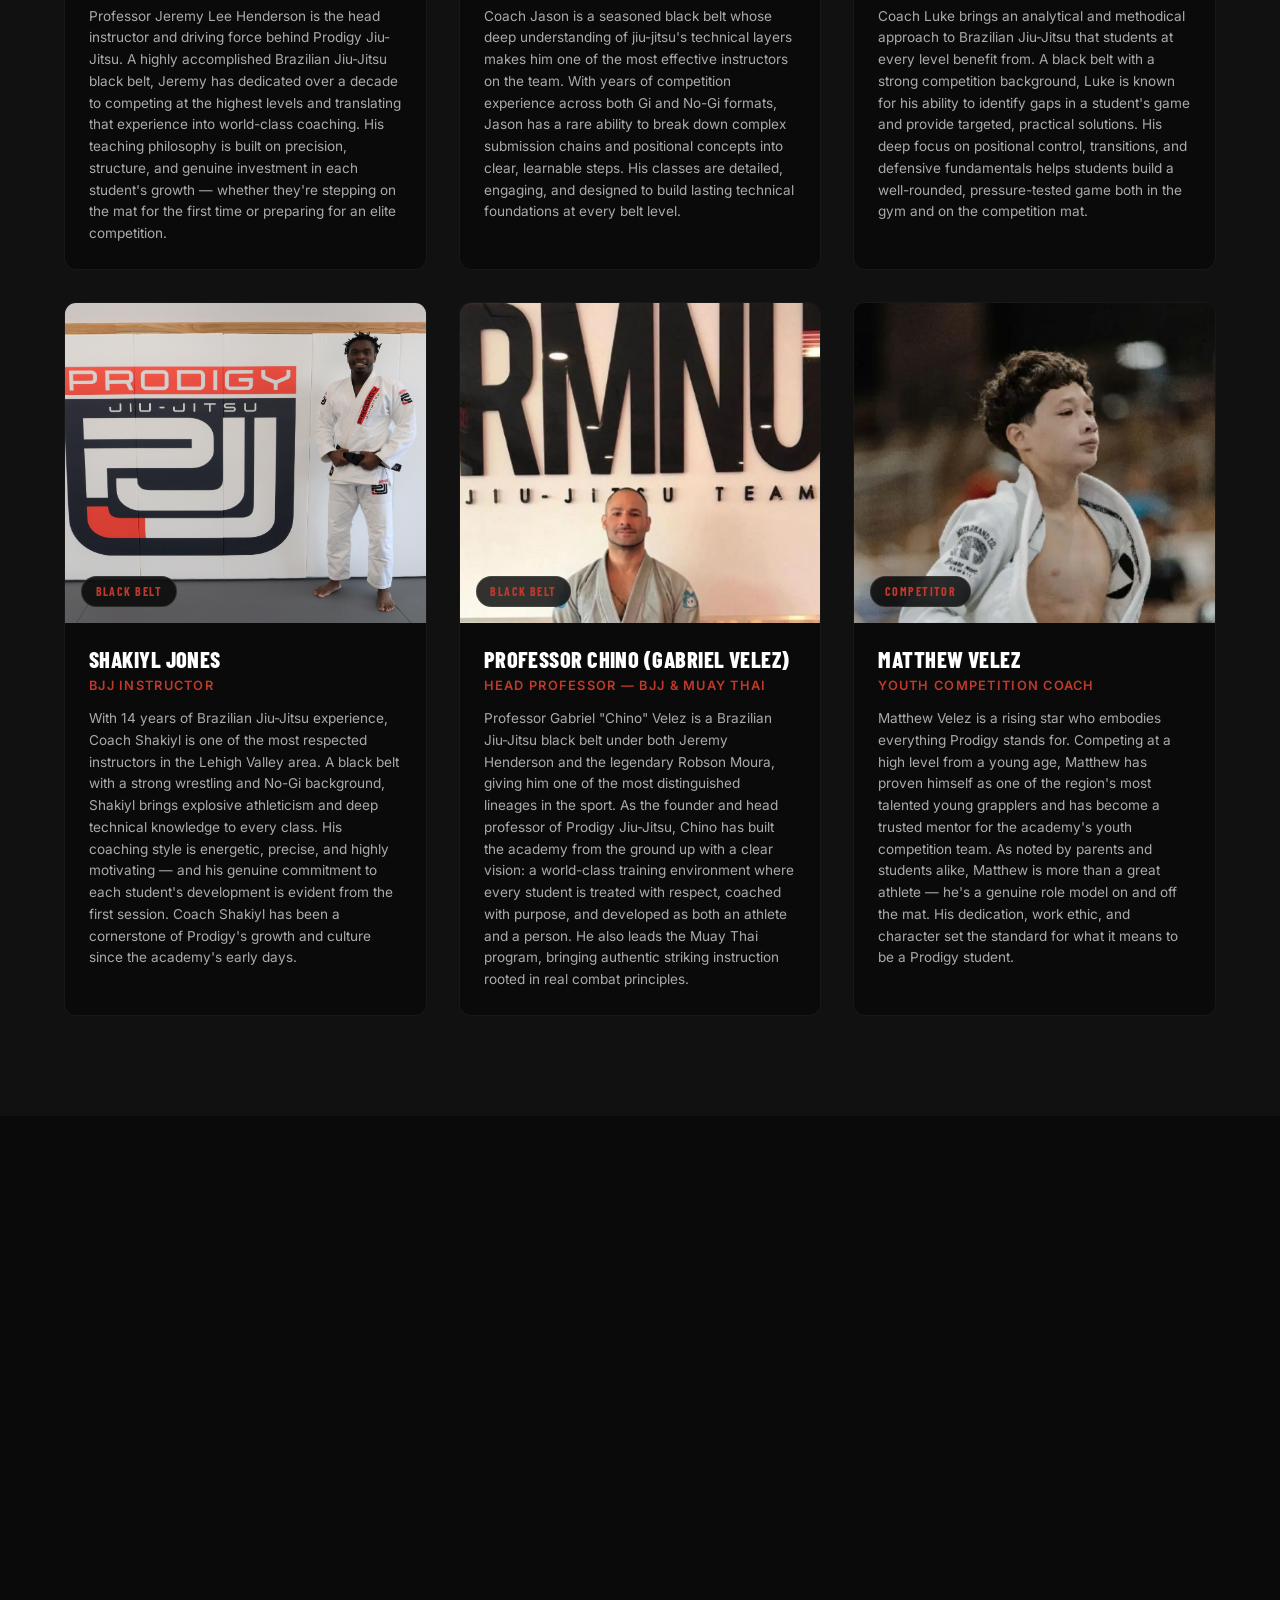
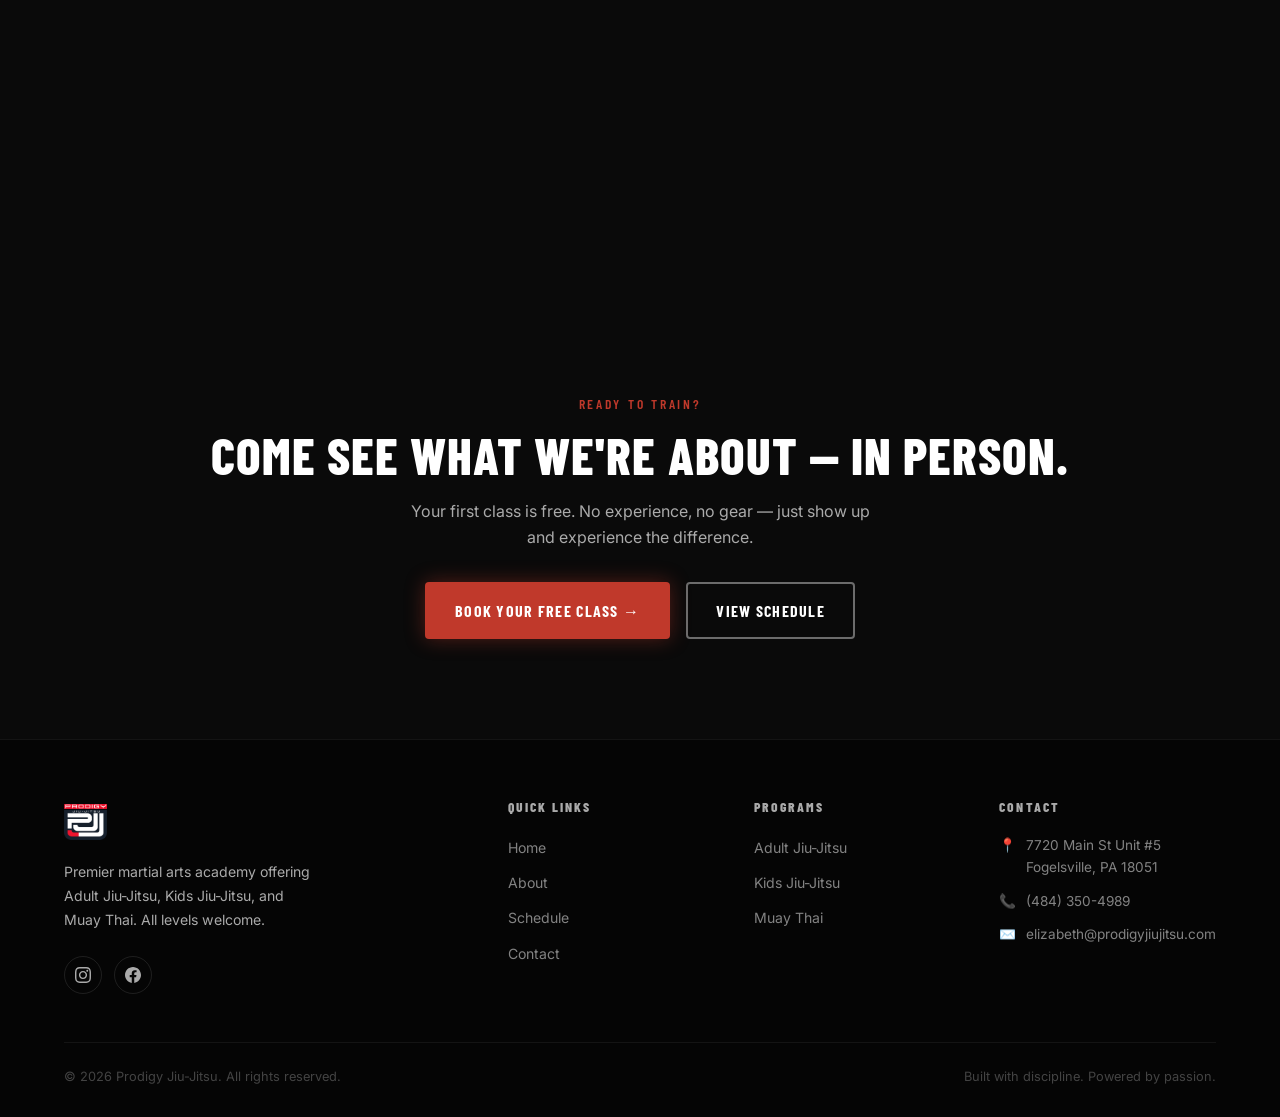
==== commit 7489ad64: "Breadcrumb changes for all pages" ====
--- a/about.html
+++ b/about.html
@@ -169,7 +169,7 @@
     <div class="page-hero-bg"></div>
     <div class="page-hero-overlay"></div>
     <div class="container page-hero-content">
-      <nav class="breadcrumb" aria-label="Breadcrumb"><a href="index.html">Home</a><span>/</span><span>About</span></nav>
+      <nav class="breadcrumb-wrapper" aria-label="Breadcrumb"><a href="index.html">Home</a><span class="breadcrumb-separator">/</span><span>About</span></nav>
       <span class="section-label">Our Story</span>
       <h1>More Than a Gym.<br>A Community Built<br>on <em style="color:var(--accent);font-style:normal">Excellence.</em></h1>
       <p class="hero-sub">We believe martial arts is a vehicle for life transformation — building champions on the mat and leaders in the world.</p>
--- a/assets/css/main.css
+++ b/assets/css/main.css
@@ -0,0 +1,375 @@
+/* ═══════════════════════════════════════════════════════
+   PRODIGY JIU-JITSU — SHARED STYLESHEET
+   ═══════════════════════════════════════════════════════ */
+
+/* ─── DESIGN TOKENS ─────────────────────────────────── */
+:root {
+  --bg:           #0A0A0A;
+  --surface:      #111111;
+  --surface2:     #161616;
+  --accent:       #C0392B;
+  --accent-glow:  rgba(192,57,43,0.4);
+  --accent-light: rgba(192,57,43,0.12);
+  --text:         #FFFFFF;
+  --text-muted:   #AAAAAA;
+  --ease:         cubic-bezier(0.16, 1, 0.3, 1);
+  --nav-h:        72px;
+}
+
+/* ─── RESET ─────────────────────────────────────────── */
+*, *::before, *::after { box-sizing: border-box; margin: 0; padding: 0; }
+html { scroll-behavior: smooth; }
+body {
+  background: var(--bg);
+  color: var(--text);
+  font-family: 'Inter', sans-serif;
+  font-size: 16px;
+  line-height: 1.6;
+  overflow-x: hidden;
+}
+a { color: inherit; text-decoration: none; }
+img { display: block; max-width: 100%; }
+ul { list-style: none; }
+
+/* ─── TYPOGRAPHY ─────────────────────────────────────── */
+h1, h2, h3, h4 {
+  font-family: 'Barlow Condensed', sans-serif;
+  font-weight: 800;
+  line-height: 1.1;
+  letter-spacing: 0.02em;
+  text-transform: uppercase;
+}
+.section-label {
+  font-family: 'Barlow Condensed', sans-serif;
+  font-size: 0.85rem;
+  font-weight: 600;
+  letter-spacing: 0.2em;
+  text-transform: uppercase;
+  color: var(--accent);
+  display: block;
+  margin-bottom: 0.75rem;
+}
+
+/* ─── UTILITIES ──────────────────────────────────────── */
+.container { width: min(1200px, 90%); margin: 0 auto; }
+
+.btn {
+  display: inline-flex;
+  align-items: center;
+  gap: 0.5rem;
+  padding: 0.85rem 1.75rem;
+  border-radius: 4px;
+  font-family: 'Barlow Condensed', sans-serif;
+  font-size: 1rem;
+  font-weight: 700;
+  letter-spacing: 0.08em;
+  text-transform: uppercase;
+  cursor: pointer;
+  transition: transform 0.2s var(--ease), box-shadow 0.2s var(--ease);
+  border: 2px solid transparent;
+}
+.btn:focus-visible { outline: 2px solid var(--accent); outline-offset: 3px; }
+.btn-primary {
+  background: var(--accent);
+  color: #fff;
+  box-shadow: 0 0 20px var(--accent-glow);
+}
+.btn-primary:hover {
+  transform: translateY(-2px);
+  box-shadow: 0 0 32px var(--accent-glow), 0 8px 24px rgba(0,0,0,0.4);
+}
+.btn-secondary {
+  background: transparent;
+  color: #fff;
+  border-color: rgba(255,255,255,0.4);
+}
+.btn-secondary:hover { border-color: #fff; transform: translateY(-2px); }
+
+.section-header { text-align: center; margin-bottom: 4rem; }
+.section-header h2 { font-size: clamp(2.2rem, 5vw, 3.8rem); }
+.section-header p { color: var(--text-muted); max-width: 520px; margin: 1rem auto 0; }
+
+/* ─── SCROLL REVEAL ──────────────────────────────────── */
+.reveal {
+  opacity: 0;
+  transform: translateY(40px);
+  transition: opacity 0.8s var(--ease), transform 0.8s var(--ease);
+}
+.reveal.visible { opacity: 1; transform: translateY(0); }
+
+@media (prefers-reduced-motion: reduce) {
+  .reveal { opacity: 1; transform: none; transition: none; }
+  * { animation-duration: 0.01ms !important; transition-duration: 0.01ms !important; }
+}
+
+/* ─── PAGE HERO (shared base) ────────────────────────── */
+.page-hero {
+  position: relative;
+  min-height: 55vh;
+  display: flex;
+  align-items: flex-end;
+  padding-bottom: 5vw;
+  overflow: hidden;
+}
+.page-hero-bg {
+  position: absolute;
+  inset: 0;
+  background-size: cover;
+  background-position: center;
+  will-change: transform;
+}
+.page-hero-overlay {
+  position: absolute;
+  inset: 0;
+  background: linear-gradient(to bottom, rgba(10,10,10,0.4) 0%, rgba(10,10,10,0.75) 60%, rgba(10,10,10,1) 100%);
+}
+.page-hero-content {
+  position: relative;
+  z-index: 1;
+  padding-top: var(--nav-h);
+  width: 100%;
+}
+@keyframes breadcrumbFadeUp {
+  from { opacity: 0; transform: translateY(10px); }
+  to   { opacity: 1; transform: translateY(0); }
+}
+.breadcrumb-wrapper {
+  display: inline-flex;
+  align-items: center;
+  background: rgba(0, 0, 0, 0.55);
+  border: 2px solid #F59E0B;
+  border-radius: 50px;
+  padding: 8px 24px;
+  backdrop-filter: blur(4px);
+  -webkit-backdrop-filter: blur(4px);
+  margin-bottom: 16px;
+  position: relative;
+  z-index: 2;
+  animation: breadcrumbFadeUp 0.5s ease-out 0.1s both;
+}
+.breadcrumb-wrapper a,
+.breadcrumb-wrapper span {
+  color: #F59E0B;
+  font-family: 'Barlow Condensed', sans-serif;
+  font-weight: 700;
+  font-size: 13px;
+  letter-spacing: 0.12em;
+  text-transform: uppercase;
+  text-decoration: none;
+}
+.breadcrumb-wrapper a:hover {
+  color: #FFFFFF;
+  transition: color 0.2s ease;
+}
+.breadcrumb-separator {
+  color: #F59E0B;
+  margin: 0 10px;
+  font-weight: 400;
+  opacity: 0.7;
+}
+.page-hero h1 { font-size: clamp(2.5rem, 6vw, 5.5rem); max-width: 820px; }
+.page-hero .hero-sub {
+  font-size: clamp(1rem, 1.8vw, 1.2rem);
+  color: var(--text-muted);
+  max-width: 540px;
+  margin: 1rem 0 2rem;
+  font-weight: 400;
+  line-height: 1.7;
+}
+.page-hero .hero-ctas { display: flex; flex-wrap: wrap; gap: 1rem; }
+.page-hero-content .section-label {
+  display: inline-block;
+  font-size: 0.94rem;
+  font-weight: 800;
+  letter-spacing: 0.12em;
+  text-shadow: 2px 2px 0px rgba(0,0,0,0.9), 0px 0px 20px rgba(0,0,0,0.7);
+  background: rgba(0, 0, 0, 0.35);
+  padding: 6px 16px 6px 0px;
+  backdrop-filter: blur(2px);
+  -webkit-backdrop-filter: blur(2px);
+}
+
+/* ─── DIAGONAL CLIPS ──────────────────────────────────── */
+.clip-top    { clip-path: polygon(0 4vw, 100% 0, 100% 100%, 0 100%); margin-top: -4vw; padding-top: calc(4vw + 80px); }
+.clip-both   { clip-path: polygon(0 4vw, 100% 0, 100% calc(100% - 4vw), 0 100%); margin: -4vw 0; padding: calc(4vw + 80px) 0; }
+.clip-bottom { clip-path: polygon(0 0, 100% 0, 100% calc(100% - 4vw), 0 100%); padding-bottom: calc(4vw + 80px); }
+
+/* ─── LEAD FORM ───────────────────────────────────────── */
+.lead-form-section { padding: 100px 0; background: var(--bg); position: relative; overflow: hidden; }
+.lead-form-section::before {
+  content: '';
+  position: absolute; top: -30%; left: -10%;
+  width: 60%; height: 160%;
+  background: radial-gradient(ellipse, rgba(192,57,43,0.07) 0%, transparent 70%);
+  pointer-events: none;
+}
+.lead-inner { display: grid; grid-template-columns: 1fr 1fr; gap: 5rem; align-items: center; }
+.lead-copy h2 { font-size: clamp(2.2rem, 4vw, 3.5rem); margin-bottom: 1rem; }
+.lead-copy p { color: var(--text-muted); line-height: 1.75; margin-bottom: 1.5rem; }
+.lead-bullets { display: flex; flex-direction: column; gap: 0.75rem; }
+.lead-bullet { display: flex; align-items: center; gap: 0.75rem; font-size: 0.9rem; color: var(--text-muted); }
+.lead-bullet::before { content: ''; width: 8px; height: 8px; border-radius: 50%; background: var(--accent); flex-shrink: 0; }
+
+.form-card { background: var(--surface); border: 1px solid rgba(255,255,255,0.08); border-radius: 16px; padding: 2.5rem; }
+.form-card h3 { font-size: 1.6rem; margin-bottom: 0.5rem; }
+.form-card > p { font-size: 0.85rem; color: var(--text-muted); margin-bottom: 1.75rem; }
+.form-group { margin-bottom: 1rem; }
+.form-group label { display: block; font-size: 0.78rem; font-weight: 500; letter-spacing: 0.08em; text-transform: uppercase; color: var(--text-muted); margin-bottom: 0.4rem; }
+.form-group input,
+.form-group select,
+.form-group textarea {
+  width: 100%;
+  background: rgba(255,255,255,0.04);
+  border: 1px solid rgba(255,255,255,0.1);
+  border-radius: 6px;
+  padding: 0.75rem 1rem;
+  color: #fff;
+  font-family: 'Inter', sans-serif;
+  font-size: 0.9rem;
+  transition: border-color 0.2s, box-shadow 0.2s;
+  outline: none;
+  -webkit-appearance: none;
+}
+.form-group input::placeholder,
+.form-group textarea::placeholder { color: rgba(255,255,255,0.25); }
+.form-group input:focus,
+.form-group select:focus,
+.form-group textarea:focus { border-color: var(--accent); box-shadow: 0 0 0 3px rgba(192,57,43,0.15); }
+.form-group select option { background: #1a1a1a; color: #fff; }
+.form-group textarea { resize: vertical; min-height: 100px; }
+.form-row { display: grid; grid-template-columns: 1fr 1fr; gap: 1rem; }
+.btn-form {
+  width: 100%; justify-content: center; padding: 1rem; font-size: 1.05rem; margin-top: 0.5rem;
+  animation: formBtnPulse 2.5s ease-in-out infinite;
+}
+@keyframes formBtnPulse {
+  0%, 100% { box-shadow: 0 0 20px rgba(192,57,43,0.4); }
+  50%       { box-shadow: 0 0 36px rgba(192,57,43,0.7), 0 0 60px rgba(192,57,43,0.2); }
+}
+.form-privacy { text-align: center; font-size: 0.75rem; color: rgba(255,255,255,0.3); margin-top: 0.75rem; }
+.form-success { display: none; flex-direction: column; align-items: center; justify-content: center; text-align: center; padding: 2rem 0; gap: 1rem; }
+.form-success.show { display: flex; }
+.checkmark-circle { width: 70px; height: 70px; border-radius: 50%; background: rgba(39,174,96,0.15); border: 2px solid #27ae60; display: flex; align-items: center; justify-content: center; font-size: 2rem; animation: checkPop 0.5s var(--ease) forwards; }
+@keyframes checkPop { from { transform: scale(0.5); opacity: 0; } to { transform: scale(1); opacity: 1; } }
+.form-success h3 { font-size: 1.5rem; color: #27ae60; }
+.form-success p { color: var(--text-muted); font-size: 0.9rem; }
+
+/* ─── FAQ ACCORDION ──────────────────────────────────── */
+.faq-list { display: flex; flex-direction: column; gap: 0; }
+.faq-item { border-bottom: 1px solid rgba(255,255,255,0.06); }
+.faq-question {
+  width: 100%; background: none; border: none; text-align: left; cursor: pointer;
+  display: flex; align-items: center; justify-content: space-between; gap: 1rem;
+  padding: 1.25rem 0;
+  font-family: 'Barlow Condensed', sans-serif;
+  font-size: 1.15rem; font-weight: 700; letter-spacing: 0.04em; text-transform: uppercase;
+  color: #fff;
+  transition: color 0.2s;
+}
+.faq-question:hover { color: var(--accent); }
+.faq-icon { width: 22px; height: 22px; border-radius: 50%; border: 1.5px solid rgba(255,255,255,0.2); display: flex; align-items: center; justify-content: center; flex-shrink: 0; font-size: 0.85rem; transition: transform 0.3s, border-color 0.3s, background 0.3s; }
+.faq-item.open .faq-icon { transform: rotate(45deg); border-color: var(--accent); background: var(--accent-light); }
+.faq-answer { max-height: 0; overflow: hidden; transition: max-height 0.4s var(--ease), padding 0.3s; }
+.faq-item.open .faq-answer { max-height: 300px; }
+.faq-answer p { padding: 0 0 1.25rem; color: var(--text-muted); font-size: 0.9rem; line-height: 1.7; }
+
+/* ─── NAVIGATION ──────────────────────────────────────── */
+#nav {
+  position: fixed; top: 0; left: 0; right: 0;
+  z-index: 1000; height: var(--nav-h);
+  display: flex; align-items: center;
+  transition: background 0.4s ease, backdrop-filter 0.4s ease, box-shadow 0.4s ease;
+}
+#nav.scrolled {
+  background: rgba(10,10,10,0.88);
+  backdrop-filter: blur(16px);
+  -webkit-backdrop-filter: blur(16px);
+  box-shadow: 0 1px 0 rgba(255,255,255,0.06);
+}
+.nav-inner { display: flex; align-items: center; justify-content: space-between; width: 100%; padding: 0 1.5rem; }
+.nav-logo { display: flex; align-items: center; }
+.nav-logo img { height: 48px; width: auto; display: block; padding: 4px 0; }
+.nav-links { display: flex; align-items: center; gap: 0.25rem; }
+.nav-links a { padding: 0.5rem 0.85rem; font-family: 'Barlow Condensed', sans-serif; font-size: 0.95rem; font-weight: 700; letter-spacing: 0.1em; text-transform: uppercase; color: var(--text-muted); transition: color 0.2s; }
+.nav-links a:hover, .nav-links a.active { color: #fff; }
+.nav-dropdown { position: relative; }
+.nav-dropdown > a { cursor: pointer; display: flex; align-items: center; gap: 0.3rem; }
+.nav-dropdown > a::after { content: ''; width: 6px; height: 6px; border-right: 2px solid currentColor; border-bottom: 2px solid currentColor; transform: rotate(45deg) translateY(-2px); transition: transform 0.2s; }
+.nav-dropdown:hover > a::after { transform: rotate(-135deg) translateY(-2px); }
+.dropdown-menu { position: absolute; top: 100%; left: 50%; transform: translateX(-50%) translateY(-8px); min-width: 480px; background: rgba(17,17,17,0.98); backdrop-filter: blur(20px); border: 1px solid rgba(255,255,255,0.08); border-radius: 8px; padding: 1.5rem; padding-top: calc(1.5rem + 12px); margin-top: -12px; display: grid; grid-template-columns: repeat(3,1fr); gap: 1rem; opacity: 0; pointer-events: none; transition: opacity 0.2s ease, transform 0.2s ease; }
+.nav-dropdown:hover .dropdown-menu { opacity: 1; pointer-events: auto; transform: translateX(-50%) translateY(0); }
+.dropdown-card { padding: 1rem; border-radius: 6px; border: 1px solid rgba(255,255,255,0.06); background: rgba(255,255,255,0.02); transition: background 0.2s, border-color 0.2s; }
+.dropdown-card:hover { background: rgba(192,57,43,0.08); border-color: rgba(192,57,43,0.3); }
+.dropdown-icon { font-size: 1.5rem; margin-bottom: 0.5rem; }
+.dropdown-card h4 { font-size: 0.9rem; margin-bottom: 0.25rem; color: #fff; }
+.dropdown-card p { font-size: 0.78rem; color: var(--text-muted); line-height: 1.4; }
+.nav-cta { margin-left: 1rem; margin-right: 1.5rem; }
+.hamburger { display: none; flex-direction: column; gap: 5px; cursor: pointer; padding: 4px; background: none; border: none; }
+.hamburger span { display: block; width: 24px; height: 2px; background: #fff; border-radius: 2px; transition: transform 0.3s, opacity 0.3s; }
+.hamburger.open span:nth-child(1) { transform: translateY(7px) rotate(45deg); }
+.hamburger.open span:nth-child(2) { opacity: 0; }
+.hamburger.open span:nth-child(3) { transform: translateY(-7px) rotate(-45deg); }
+.mobile-menu { display: none; position: fixed; inset: 0; top: var(--nav-h); background: rgba(10,10,10,0.97); backdrop-filter: blur(20px); z-index: 999; padding: 2rem; flex-direction: column; gap: 0.5rem; overflow-y: auto; }
+.mobile-menu.open { display: flex; }
+.mobile-menu a { display: block; padding: 1rem; font-family: 'Barlow Condensed', sans-serif; font-size: 1.3rem; font-weight: 700; letter-spacing: 0.1em; text-transform: uppercase; border-bottom: 1px solid rgba(255,255,255,0.06); }
+.mobile-submenu a { font-size: 1rem; color: var(--text-muted); border: none; padding-left: 2rem; }
+.mobile-menu .btn { margin-top: 1.5rem; width: 100%; justify-content: center; }
+
+/* ─── FOOTER ──────────────────────────────────────────── */
+footer { background: #050505; border-top: 1px solid rgba(255,255,255,0.06); padding: 60px 0 30px; }
+.footer-grid { display: grid; grid-template-columns: 2fr 1fr 1fr 1fr; gap: 3rem; margin-bottom: 3rem; }
+.footer-brand p { color: var(--text-muted); font-size: 0.88rem; line-height: 1.7; margin: 1rem 0 1.5rem; max-width: 260px; }
+.footer-socials { display: flex; gap: 0.75rem; }
+.social-icon { width: 38px; height: 38px; border-radius: 50%; border: 1px solid rgba(255,255,255,0.1); display: flex; align-items: center; justify-content: center; font-size: 0.9rem; color: var(--text-muted); transition: border-color 0.2s, color 0.2s, background 0.2s; }
+.social-icon:hover { border-color: var(--accent); color: var(--accent); background: rgba(192,57,43,0.08); }
+.footer-col h4 { font-size: 0.85rem; letter-spacing: 0.15em; color: var(--text-muted); margin-bottom: 1.25rem; }
+.footer-col ul { display: flex; flex-direction: column; gap: 0.6rem; }
+.footer-col ul a { font-size: 0.88rem; color: rgba(255,255,255,0.5); transition: color 0.2s; }
+.footer-col ul a:hover { color: #fff; }
+.footer-contact-item { display: flex; align-items: flex-start; gap: 0.6rem; margin-bottom: 0.75rem; font-size: 0.85rem; color: rgba(255,255,255,0.5); }
+.footer-contact-item span:first-child { color: var(--accent); flex-shrink: 0; }
+.footer-bottom { border-top: 1px solid rgba(255,255,255,0.06); padding-top: 1.5rem; display: flex; align-items: center; justify-content: space-between; flex-wrap: wrap; gap: 1rem; }
+.footer-bottom p { font-size: 0.8rem; color: rgba(255,255,255,0.25); }
+
+/* ─── EXPLORE CARD IMAGE (img tag override) ──────────── */
+.explore-card-img { position: relative; overflow: hidden; }
+.explore-card-img-cover {
+  width: 100%; height: 100%;
+  object-fit: cover;
+  object-position: center 15%;
+  display: block;
+  transition: transform 0.4s var(--ease);
+}
+.explore-card:hover .explore-card-img-cover { transform: scale(1.05); }
+
+/* ─── ALSO EXPLORE ────────────────────────────────────── */
+.also-explore { padding: 80px 0; background: var(--surface); }
+.explore-cards { display: grid; grid-template-columns: repeat(3, 1fr); gap: 1.5rem; margin-top: 3rem; }
+.explore-card { background: var(--surface2); border: 1px solid rgba(255,255,255,0.06); border-radius: 12px; overflow: hidden; transition: transform 0.3s var(--ease), border-color 0.3s; }
+.explore-card:hover { transform: translateY(-6px); border-color: rgba(192,57,43,0.3); }
+.explore-card-img { height: 180px; background-size: cover; background-position: center; position: relative; }
+.explore-card-img::after { content: ''; position: absolute; inset: 0; background: linear-gradient(to bottom, transparent 40%, rgba(10,10,10,0.85) 100%); }
+.explore-card-body { padding: 1.5rem; }
+.explore-card-body h3 { font-size: 1.4rem; margin-bottom: 0.5rem; }
+.explore-card-body p { font-size: 0.85rem; color: var(--text-muted); margin-bottom: 1.25rem; }
+
+/* ─── RESPONSIVE ──────────────────────────────────────── */
+@media (max-width: 1024px) {
+  .lead-inner { grid-template-columns: 1fr; gap: 3rem; }
+  .footer-grid { grid-template-columns: 1fr 1fr; }
+  .explore-cards { grid-template-columns: 1fr 1fr; }
+}
+@media (max-width: 768px) {
+  :root { --nav-h: 64px; }
+  .nav-links, .nav-cta, .nav-dropdown { display: none; }
+  .hamburger { display: flex; }
+  .form-row { grid-template-columns: 1fr; }
+  .footer-grid { grid-template-columns: 1fr; gap: 2rem; }
+  .footer-bottom { flex-direction: column; text-align: center; }
+  .explore-cards { grid-template-columns: 1fr; }
+  .page-hero { min-height: 60vh; }
+}
+@media (max-width: 480px) {
+  .page-hero .hero-ctas { flex-direction: column; }
+  .page-hero .hero-ctas .btn { width: 100%; justify-content: center; }
+}
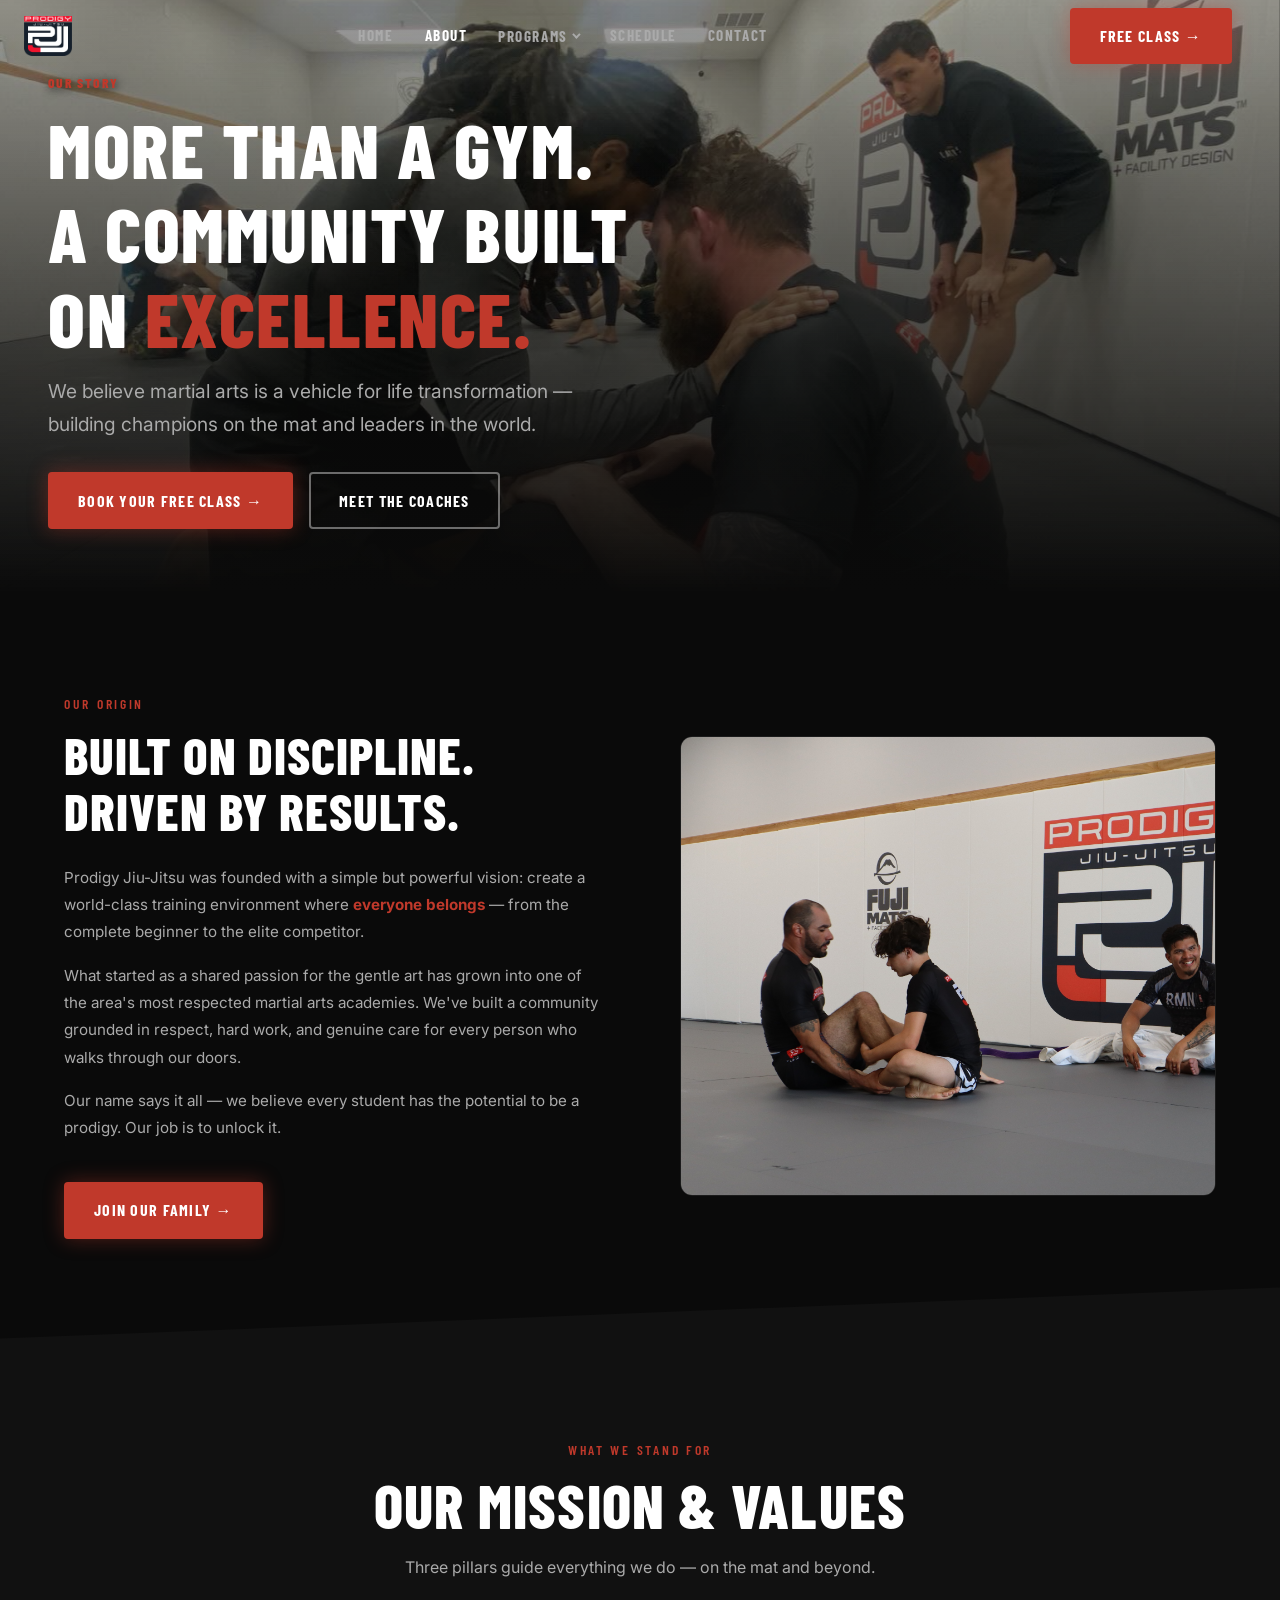
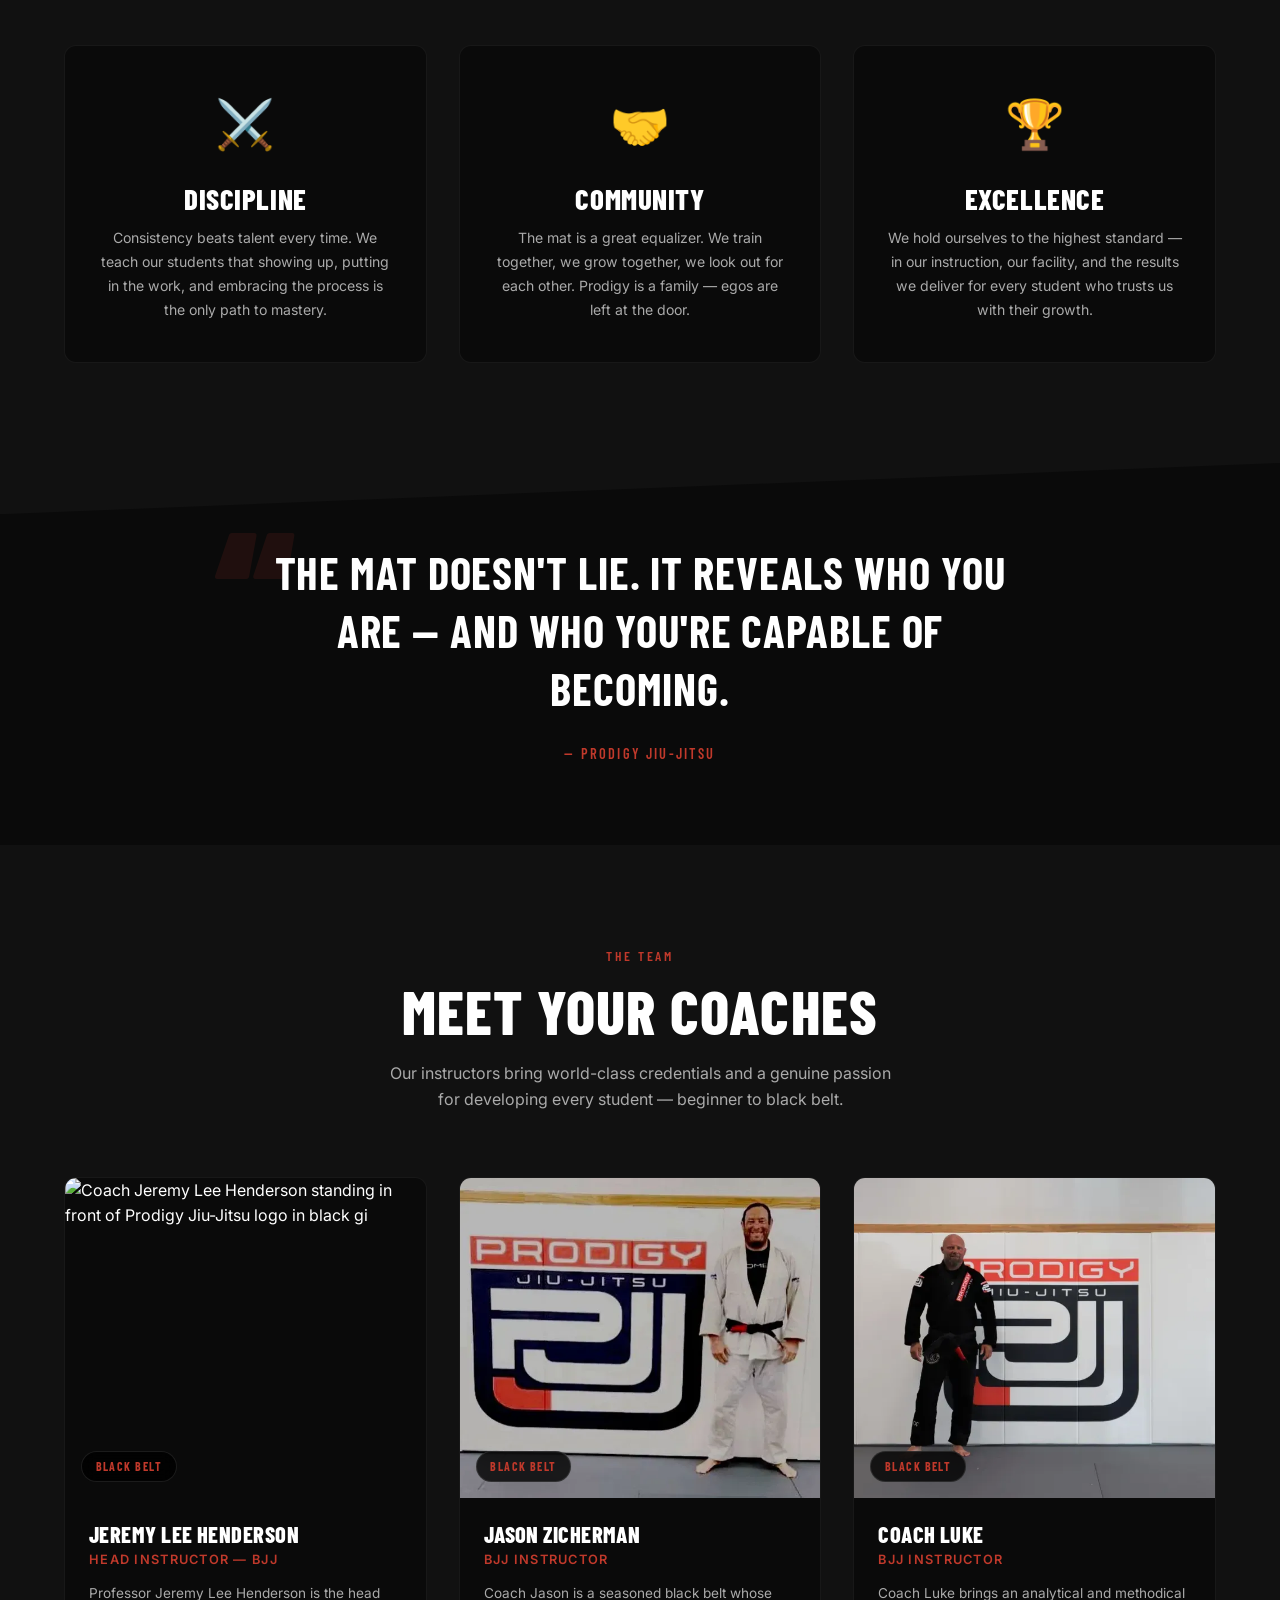
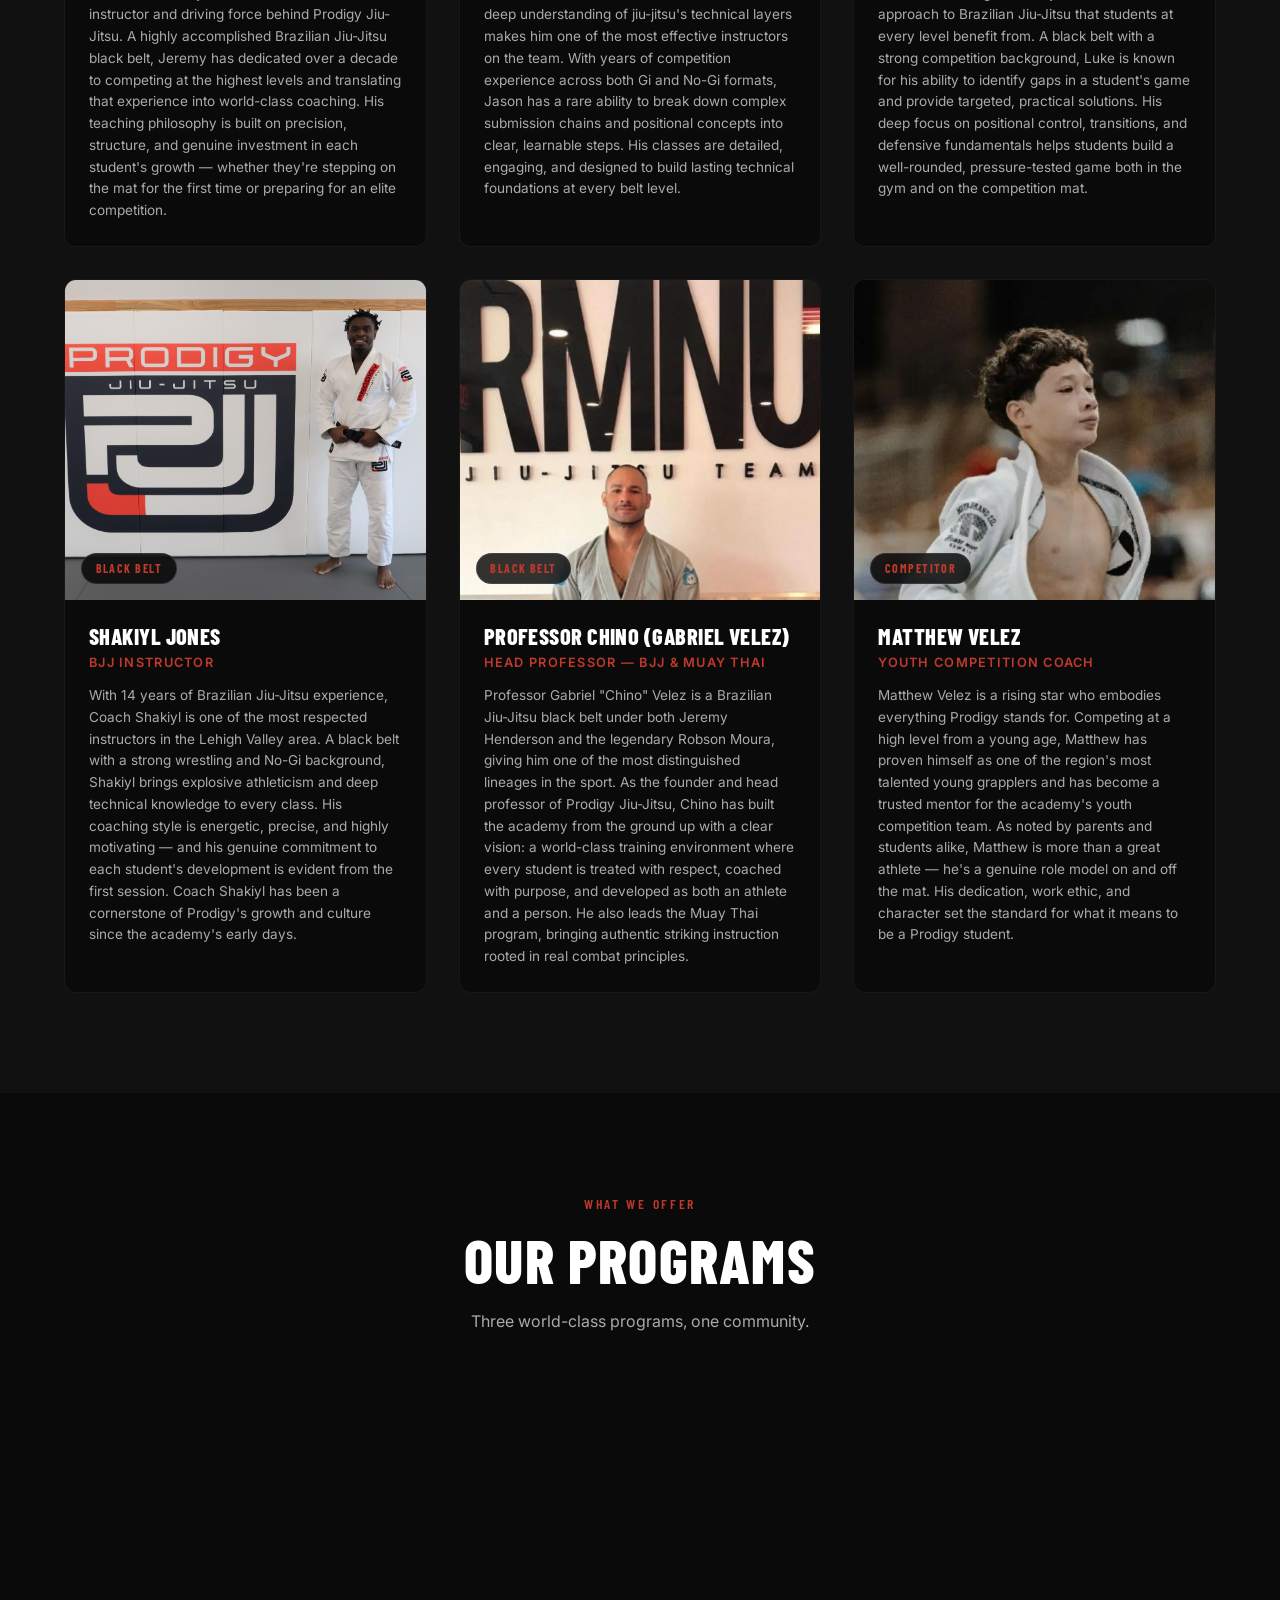
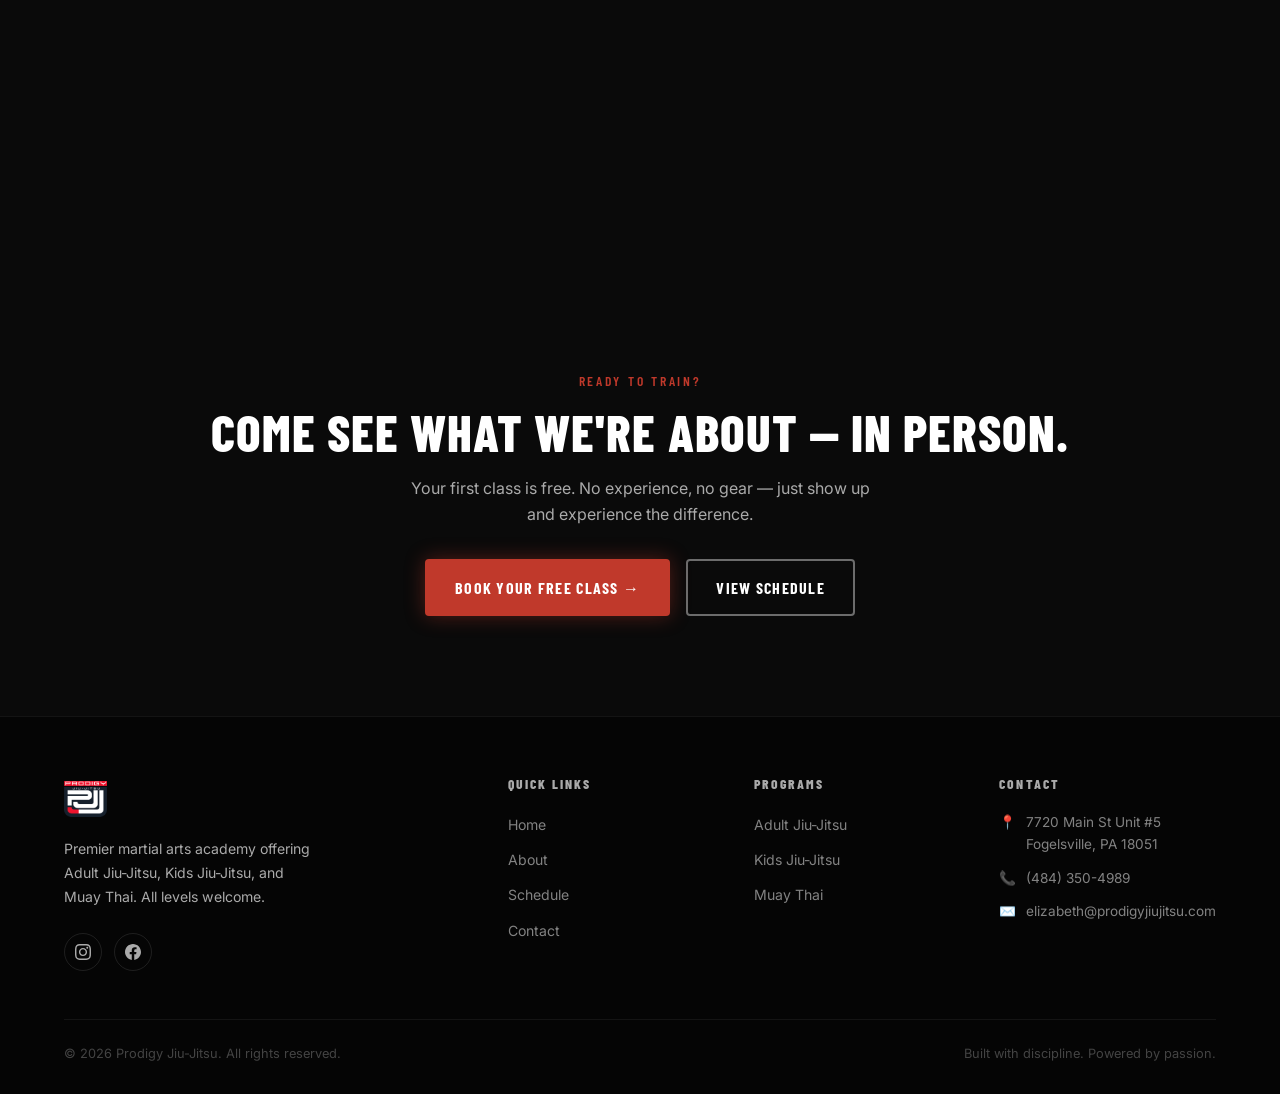
==== commit 651ecb9a: "Breadcrumb removal edit" ====
--- a/about.html
+++ b/about.html
@@ -169,8 +169,7 @@
     <div class="page-hero-bg"></div>
     <div class="page-hero-overlay"></div>
     <div class="container page-hero-content">
-      <nav class="breadcrumb-wrapper" aria-label="Breadcrumb"><a href="index.html">Home</a><span class="breadcrumb-separator">/</span><span>About</span></nav>
-      <span class="section-label">Our Story</span>
+<span class="section-label">Our Story</span>
       <h1>More Than a Gym.<br>A Community Built<br>on <em style="color:var(--accent);font-style:normal">Excellence.</em></h1>
       <p class="hero-sub">We believe martial arts is a vehicle for life transformation — building champions on the mat and leaders in the world.</p>
       <div class="hero-ctas">
--- a/assets/css/main.css
+++ b/assets/css/main.css
@@ -129,44 +129,6 @@
   padding-top: var(--nav-h);
   width: 100%;
 }
-@keyframes breadcrumbFadeUp {
-  from { opacity: 0; transform: translateY(10px); }
-  to   { opacity: 1; transform: translateY(0); }
-}
-.breadcrumb-wrapper {
-  display: inline-flex;
-  align-items: center;
-  background: rgba(0, 0, 0, 0.55);
-  border: 2px solid #F59E0B;
-  border-radius: 50px;
-  padding: 8px 24px;
-  backdrop-filter: blur(4px);
-  -webkit-backdrop-filter: blur(4px);
-  margin-bottom: 16px;
-  position: relative;
-  z-index: 2;
-  animation: breadcrumbFadeUp 0.5s ease-out 0.1s both;
-}
-.breadcrumb-wrapper a,
-.breadcrumb-wrapper span {
-  color: #F59E0B;
-  font-family: 'Barlow Condensed', sans-serif;
-  font-weight: 700;
-  font-size: 13px;
-  letter-spacing: 0.12em;
-  text-transform: uppercase;
-  text-decoration: none;
-}
-.breadcrumb-wrapper a:hover {
-  color: #FFFFFF;
-  transition: color 0.2s ease;
-}
-.breadcrumb-separator {
-  color: #F59E0B;
-  margin: 0 10px;
-  font-weight: 400;
-  opacity: 0.7;
-}
 .page-hero h1 { font-size: clamp(2.5rem, 6vw, 5.5rem); max-width: 820px; }
 .page-hero .hero-sub {
   font-size: clamp(1rem, 1.8vw, 1.2rem);
@@ -178,15 +140,9 @@
 }
 .page-hero .hero-ctas { display: flex; flex-wrap: wrap; gap: 1rem; }
 .page-hero-content .section-label {
-  display: inline-block;
-  font-size: 0.94rem;
   font-weight: 800;
-  letter-spacing: 0.12em;
-  text-shadow: 2px 2px 0px rgba(0,0,0,0.9), 0px 0px 20px rgba(0,0,0,0.7);
-  background: rgba(0, 0, 0, 0.35);
-  padding: 6px 16px 6px 0px;
-  backdrop-filter: blur(2px);
-  -webkit-backdrop-filter: blur(2px);
+  letter-spacing: 0.1em;
+  text-shadow: 1px 2px 8px rgba(0,0,0,0.85);
 }
 
 /* ─── DIAGONAL CLIPS ──────────────────────────────────── */
